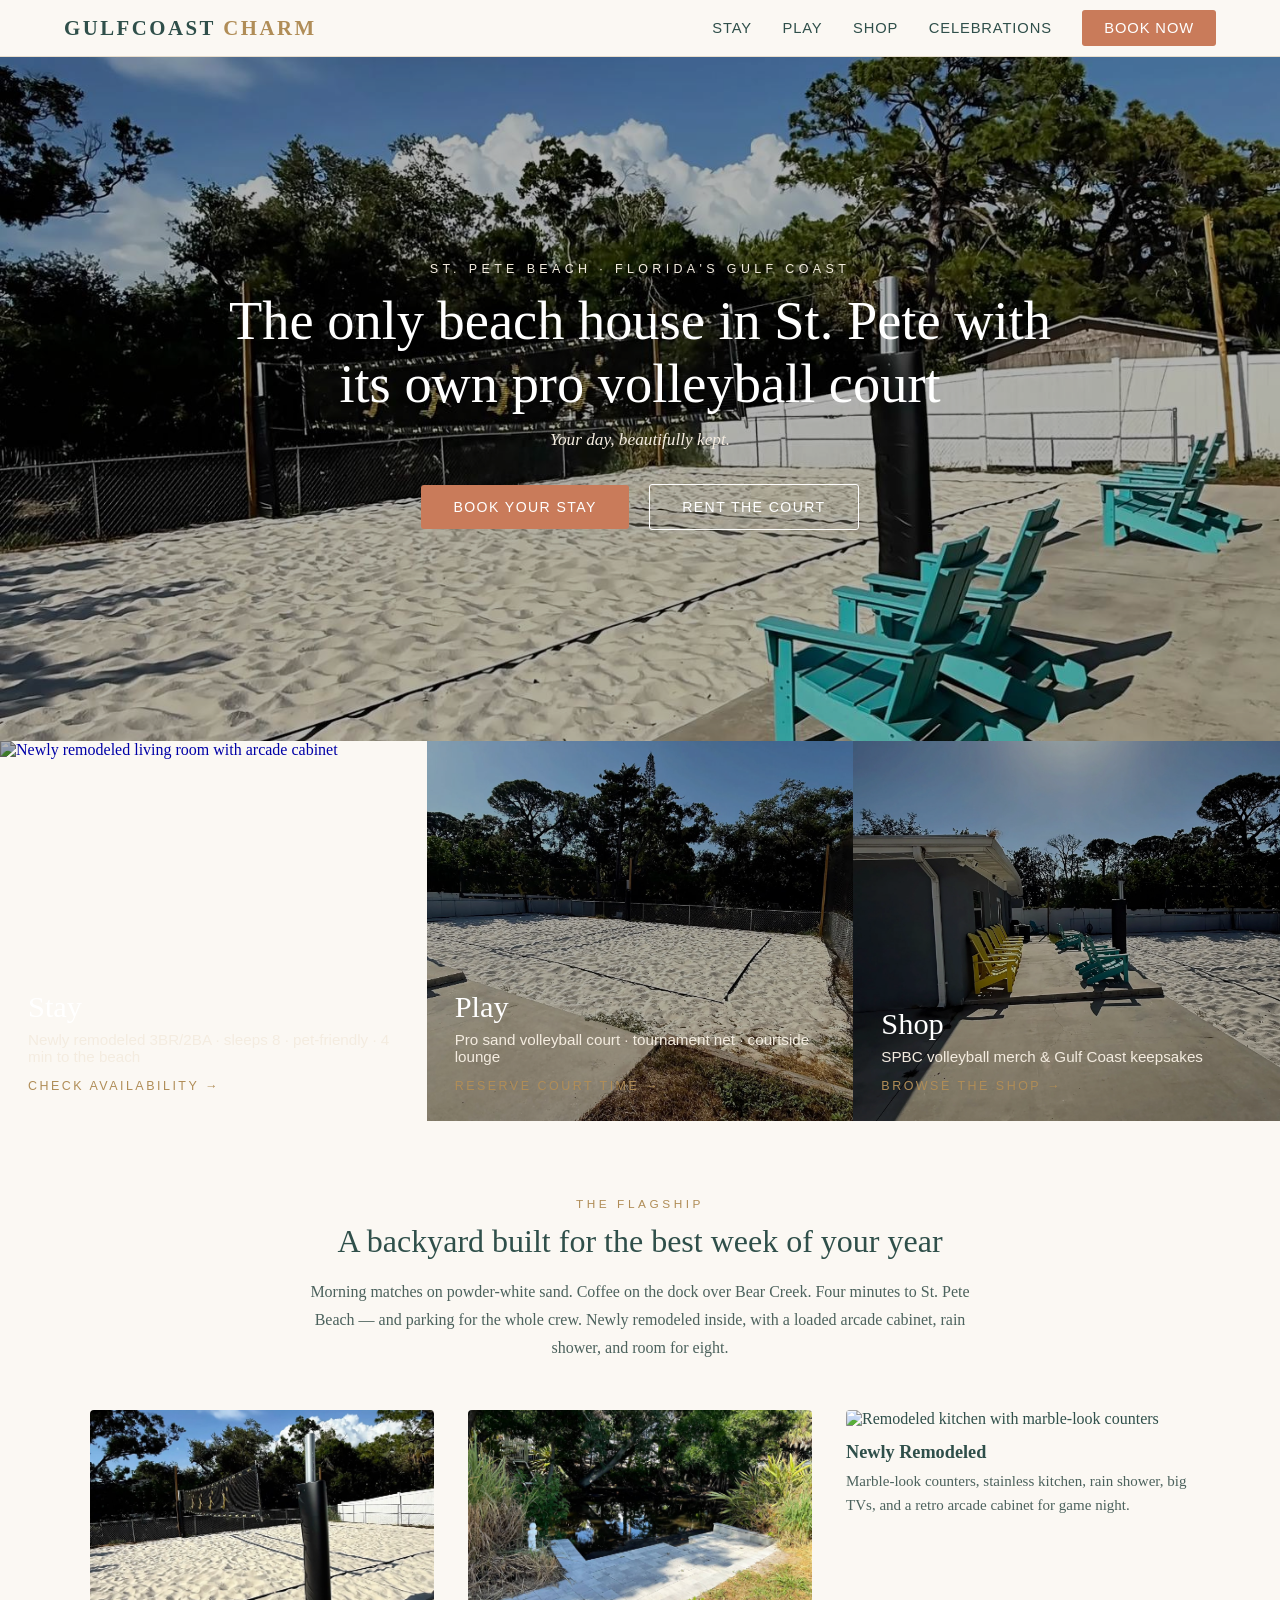
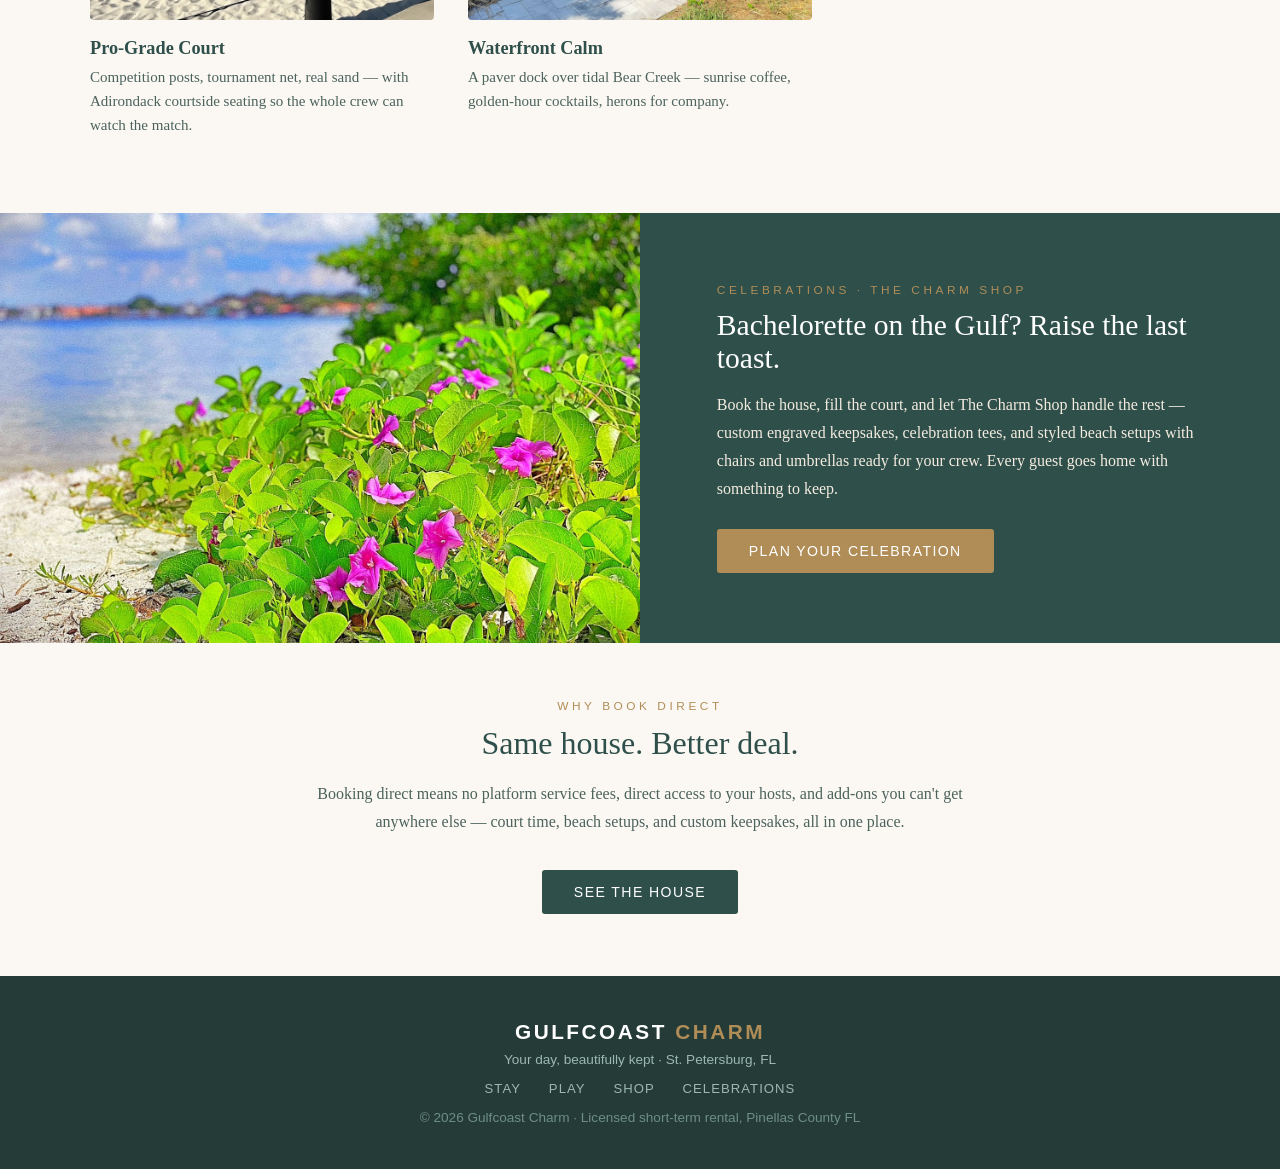
==== index.html @ 3a1a5e90 "Add Gulfcoast Charm site: Stay, Play, Celebrations, 404 pages and photos Co-Authored-By: Claude Fabl" ====
<!DOCTYPE html>
<html lang="en">
<head>
<meta charset="UTF-8">
<meta name="viewport" content="width=device-width, initial-scale=1.0">
<title>Gulfcoast Charm — Beach House, Volleyball Court & Merch | St. Pete, FL</title>
<meta name="description" content="The only beach house in St. Pete with its own pro sand volleyball court. Newly remodeled 3BR/2BA, sleeps 8, pet-friendly, 4 minutes to St. Pete Beach. Book direct.">
<link rel="stylesheet" href="css/style.css">
</head>
<body>

<header>
  <a class="logo" href="index.html">GULFCOAST <span>CHARM</span></a>
  <nav class="sans">
    <a href="stay.html">Stay</a>
    <a href="play.html">Play</a>
    <a href="https://shop.gulfcoastcharm.com">Shop</a>
    <a href="celebrations.html">Celebrations</a>
    <a class="cta" href="stay.html">Book Now</a>
  </nav>
</header>

<div class="hero">
  <img src="images/court-hero.jpeg" alt="Private professional sand volleyball court at Gulfcoast Charm, St. Petersburg FL">
  <div class="hero-text">
    <div class="kicker sans">St. Pete Beach · Florida's Gulf Coast</div>
    <h1>The only beach house in St. Pete with its own pro volleyball court</h1>
    <p>Your day, beautifully kept.</p>
    <div class="buttons sans">
      <a class="btn btn-solid" href="stay.html">Book Your Stay</a>
      <a class="btn btn-ghost" href="play.html">Rent the Court</a>
    </div>
  </div>
</div>

<div class="doors">
  <a class="door" href="stay.html">
    <img src="images/living-room.jpg" alt="Newly remodeled living room with arcade cabinet">
    <div class="door-label">
      <div class="t">Stay</div>
      <div class="d sans">Newly remodeled 3BR/2BA · sleeps 8 · pet-friendly · 4 min to the beach</div>
      <div class="go sans">Check availability →</div>
    </div>
  </a>
  <a class="door" href="play.html">
    <img src="images/court-corner.jpeg" alt="Sand volleyball court with courtside seating">
    <div class="door-label">
      <div class="t">Play</div>
      <div class="d sans">Pro sand volleyball court · tournament net · courtside lounge</div>
      <div class="go sans">Reserve court time →</div>
    </div>
  </a>
  <a class="door" href="https://shop.gulfcoastcharm.com">
    <img src="images/courtside-chairs.jpeg" alt="Gulfcoast Charm merch">
    <div class="door-label">
      <div class="t">Shop</div>
      <div class="d sans">SPBC volleyball merch & Gulf Coast keepsakes</div>
      <div class="go sans">Browse the shop →</div>
    </div>
  </a>
</div>

<section class="band">
  <div class="kicker sans">The Flagship</div>
  <h2>A backyard built for the best week of your year</h2>
  <p class="lead">Morning matches on powder-white sand. Coffee on the dock over Bear Creek.
  Four minutes to St. Pete Beach — and parking for the whole crew. Newly remodeled inside,
  with a loaded arcade cabinet, rain shower, and room for eight.</p>
  <div class="features">
    <div class="feature">
      <img src="images/court-post.jpeg" alt="Competition volleyball posts with padding">
      <h3>Pro-Grade Court</h3>
      <p>Competition posts, tournament net, real sand — with Adirondack courtside seating so the whole crew can watch the match.</p>
    </div>
    <div class="feature">
      <img src="images/dock-creek.jpeg" alt="Paver dock overlooking Bear Creek">
      <h3>Waterfront Calm</h3>
      <p>A paver dock over tidal Bear Creek — sunrise coffee, golden-hour cocktails, herons for company.</p>
    </div>
    <div class="feature">
      <img src="images/kitchen.jpg" alt="Remodeled kitchen with marble-look counters">
      <h3>Newly Remodeled</h3>
      <p>Marble-look counters, stainless kitchen, rain shower, big TVs, and a retro arcade cabinet for game night.</p>
    </div>
  </div>
</section>

<div class="split">
  <div class="img" style="background-image:url('images/bay-flowers.jpg')"></div>
  <div class="txt">
    <div class="kicker sans">Celebrations · The Charm Shop</div>
    <h2>Bachelorette on the Gulf? Raise the last toast.</h2>
    <p>Book the house, fill the court, and let The Charm Shop handle the rest — custom engraved
    keepsakes, celebration tees, and styled beach setups with chairs and umbrellas ready for
    your crew. Every guest goes home with something to keep.</p>
    <a class="btn btn-brass sans" href="celebrations.html">Plan Your Celebration</a>
  </div>
</div>

<section class="band tight">
  <div class="kicker sans">Why Book Direct</div>
  <h2>Same house. Better deal.</h2>
  <p class="lead">Booking direct means no platform service fees, direct access to your hosts,
  and add-ons you can't get anywhere else — court time, beach setups, and custom keepsakes,
  all in one place.</p>
  <div class="buttons sans" style="margin-top:28px">
    <a class="btn btn-dark" href="stay.html">See the House</a>
  </div>
</section>

<footer class="sans">
  <span class="logo">GULFCOAST <span style="color:var(--brass)">CHARM</span></span>
  <div>Your day, beautifully kept · St. Petersburg, FL</div>
  <nav>
    <a href="stay.html">Stay</a>
    <a href="play.html">Play</a>
    <a href="https://shop.gulfcoastcharm.com">Shop</a>
    <a href="celebrations.html">Celebrations</a>
  </nav>
  <div style="color:#6f8d87">© 2026 Gulfcoast Charm · Licensed short-term rental, Pinellas County FL</div>
</footer>

</body>
</html>
---- css/style.css ----
:root{
  --deep-gulf:#2F4F4A; --sea-glass:#6E9C95; --sandstone:#F4ECE0;
  --terracotta:#C97B5A; --brass:#B08D57; --warm-white:#FBF8F3;
}
*{margin:0;padding:0;box-sizing:border-box}
body{font-family:Georgia,'Times New Roman',serif;color:var(--deep-gulf);background:var(--warm-white)}
.sans{font-family:'Segoe UI',Helvetica,Arial,sans-serif}
img{max-width:100%}

/* Header */
header{position:sticky;top:0;z-index:50;background:rgba(251,248,243,.95);backdrop-filter:blur(6px);
  display:flex;justify-content:space-between;align-items:center;padding:16px 5vw;border-bottom:1px solid #e7ddcc}
.logo{font-size:1.3rem;letter-spacing:.12em;font-weight:bold;color:var(--deep-gulf);text-decoration:none}
.logo span{color:var(--brass)}
nav a{margin-left:26px;text-decoration:none;color:var(--deep-gulf);font-size:.92rem;letter-spacing:.06em;text-transform:uppercase}
nav a:hover,nav a.active{color:var(--terracotta)}
nav a.cta{background:var(--terracotta);color:#fff;padding:10px 22px;border-radius:3px}
nav a.cta:hover{background:#b56a4c;color:#fff}

/* Hero */
.hero{position:relative;height:76vh;min-height:460px;overflow:hidden}
.hero.short{height:46vh;min-height:320px}
.hero img{width:100%;height:100%;object-fit:cover;filter:brightness(.7)}
.hero-text{position:absolute;inset:0;display:flex;flex-direction:column;justify-content:center;align-items:center;text-align:center;color:#fff;padding:0 6vw}
.hero-text .kicker{letter-spacing:.35em;text-transform:uppercase;font-size:.78rem;color:var(--sandstone);margin-bottom:14px}
.hero-text h1{font-size:clamp(2rem,5vw,3.4rem);font-weight:normal;line-height:1.15;max-width:840px}
.hero-text p{margin-top:14px;font-size:1.08rem;font-style:italic;color:var(--sandstone)}
.hero-text .buttons{margin-top:28px}

/* Buttons */
.btn{display:inline-block;margin:6px 8px;padding:14px 32px;border-radius:3px;text-decoration:none;font-size:.88rem;letter-spacing:.1em;text-transform:uppercase}
.btn-solid{background:var(--terracotta);color:#fff}
.btn-solid:hover{background:#b56a4c}
.btn-ghost{border:1px solid #fff;color:#fff}
.btn-ghost:hover{background:rgba(255,255,255,.15)}
.btn-dark{background:var(--deep-gulf);color:#fff}
.btn-dark:hover{background:#243b37}
.btn-brass{background:var(--brass);color:#fff}
.btn-brass:hover{background:#997948}

/* Doors grid */
.doors{display:grid;grid-template-columns:repeat(3,1fr)}
.door{position:relative;height:380px;overflow:hidden;display:block;text-decoration:none}
.door img{width:100%;height:100%;object-fit:cover;transition:transform .5s;filter:brightness(.7)}
.door:hover img{transform:scale(1.05)}
.door-label{position:absolute;inset:0;display:flex;flex-direction:column;justify-content:flex-end;padding:28px;color:#fff}
.door-label .t{font-size:1.9rem}
.door-label .d{font-size:.95rem;margin-top:6px;color:var(--sandstone)}
.door-label .go{margin-top:14px;font-size:.78rem;letter-spacing:.2em;text-transform:uppercase;color:var(--brass)}

/* Bands & sections */
section.band{padding:76px 6vw;text-align:center}
section.band.tight{padding:56px 6vw}
.band .kicker{letter-spacing:.3em;text-transform:uppercase;font-size:.74rem;color:var(--brass)}
.band h2{font-size:2rem;font-weight:normal;margin:12px auto 18px;max-width:720px}
.band p.lead{max-width:660px;margin:0 auto;line-height:1.75;color:#4c625d}

.features{display:grid;grid-template-columns:repeat(3,1fr);gap:34px;max-width:1100px;margin:48px auto 0;text-align:left}
.feature img{width:100%;height:210px;object-fit:cover;border-radius:4px}
.feature h3{margin-top:14px;font-size:1.14rem}
.feature p{margin-top:6px;font-size:.94rem;line-height:1.6;color:#4c625d}

/* Split */
.split{display:grid;grid-template-columns:1fr 1fr;min-height:430px}
.split .img{background-size:cover;background-position:center;min-height:300px}
.split .txt{background:var(--deep-gulf);color:var(--sandstone);display:flex;flex-direction:column;justify-content:center;padding:56px 6vw}
.split .txt .kicker{color:var(--brass);letter-spacing:.3em;text-transform:uppercase;font-size:.74rem}
.split .txt h2{font-size:1.85rem;font-weight:normal;margin:12px 0 16px;color:#fff}
.split .txt p{line-height:1.75}
.split .txt .btn{margin:26px 0 0;align-self:flex-start}
.split.flip .img{order:2}

/* Gallery */
.gallery{display:grid;grid-template-columns:repeat(3,1fr);gap:10px;max-width:1150px;margin:40px auto 0}
.gallery img{width:100%;height:230px;object-fit:cover;border-radius:4px}

/* Info list / amenities */
.cols{display:grid;grid-template-columns:repeat(3,1fr);gap:30px;max-width:1050px;margin:40px auto 0;text-align:left}
.cols h3{font-size:1.02rem;letter-spacing:.06em;text-transform:uppercase;color:var(--brass);margin-bottom:10px}
.cols ul{list-style:none}
.cols li{padding:6px 0 6px 22px;position:relative;font-size:.95rem;color:#41564f;line-height:1.5}
.cols li::before{content:"·";color:var(--terracotta);font-weight:bold;position:absolute;left:6px;font-size:1.3rem;line-height:1}

/* Forms */
.form-wrap{max-width:640px;margin:40px auto 0;text-align:left}
.form-wrap label{display:block;font-size:.85rem;letter-spacing:.06em;text-transform:uppercase;margin:18px 0 6px;color:var(--deep-gulf)}
.form-wrap input,.form-wrap select,.form-wrap textarea{width:100%;padding:12px;border:1px solid #d8cdb9;border-radius:3px;background:#fff;font-family:inherit;font-size:1rem;color:var(--deep-gulf)}
.form-wrap textarea{min-height:120px}
.form-wrap button{margin-top:24px;width:100%;padding:16px;background:var(--terracotta);color:#fff;border:none;border-radius:3px;font-size:.95rem;letter-spacing:.12em;text-transform:uppercase;cursor:pointer}
.form-wrap button:hover{background:#b56a4c}
.note{font-size:.85rem;color:#6d827c;margin-top:14px;line-height:1.6}

/* Notice */
.notice{max-width:820px;margin:36px auto 0;background:var(--sandstone);border-left:4px solid var(--brass);padding:18px 22px;text-align:left;font-size:.92rem;line-height:1.65;color:#4c625d}

/* Footer */
footer{background:#243B37;color:#9db8b2;padding:44px 6vw;text-align:center;font-size:.85rem}
footer .logo{color:#fff;margin-bottom:8px;display:inline-block}
footer nav{margin:14px 0}
footer nav a{color:#9db8b2;margin:0 12px;text-decoration:none;font-size:.82rem;letter-spacing:.08em;text-transform:uppercase}
footer nav a:hover{color:#fff}

@media(max-width:840px){
  .doors,.features,.split,.cols,.gallery{grid-template-columns:1fr}
  .hero{height:62vh}
  nav a:not(.cta){display:none}
  .split.flip .img{order:0}
}
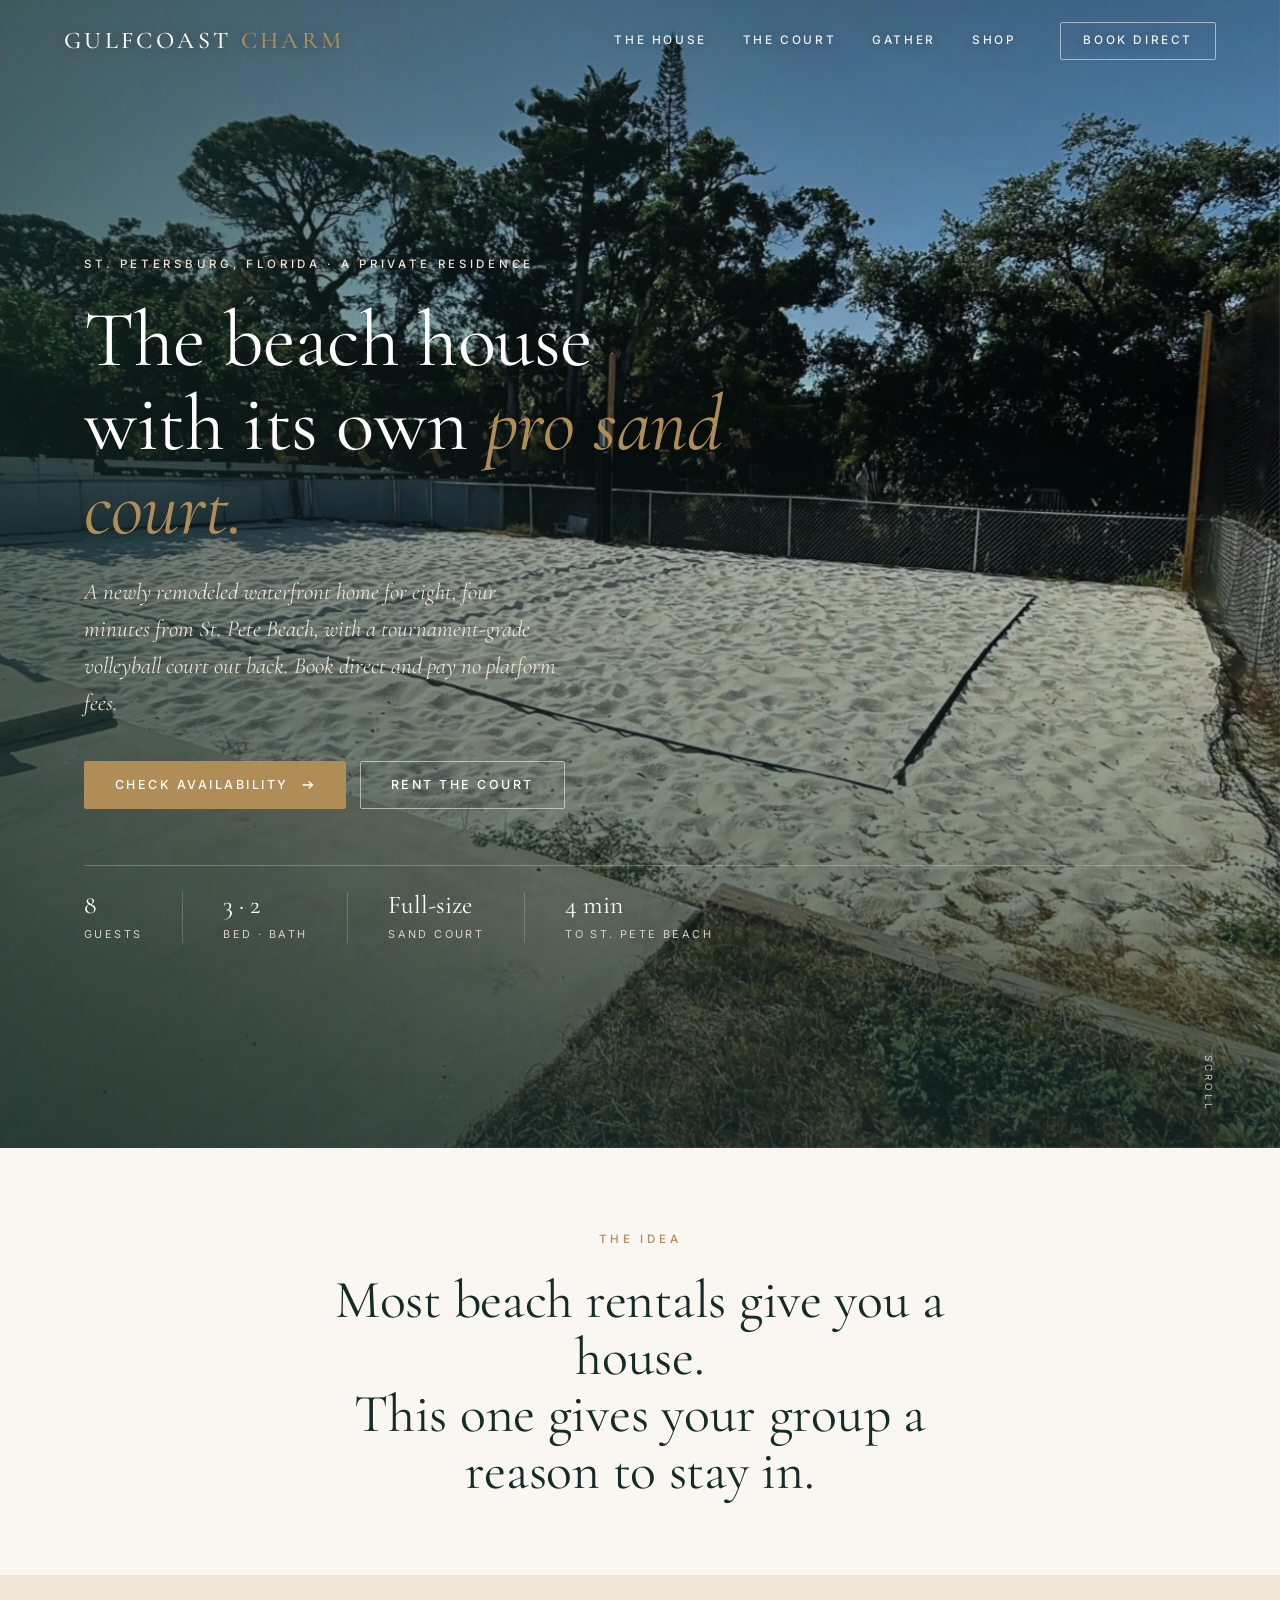
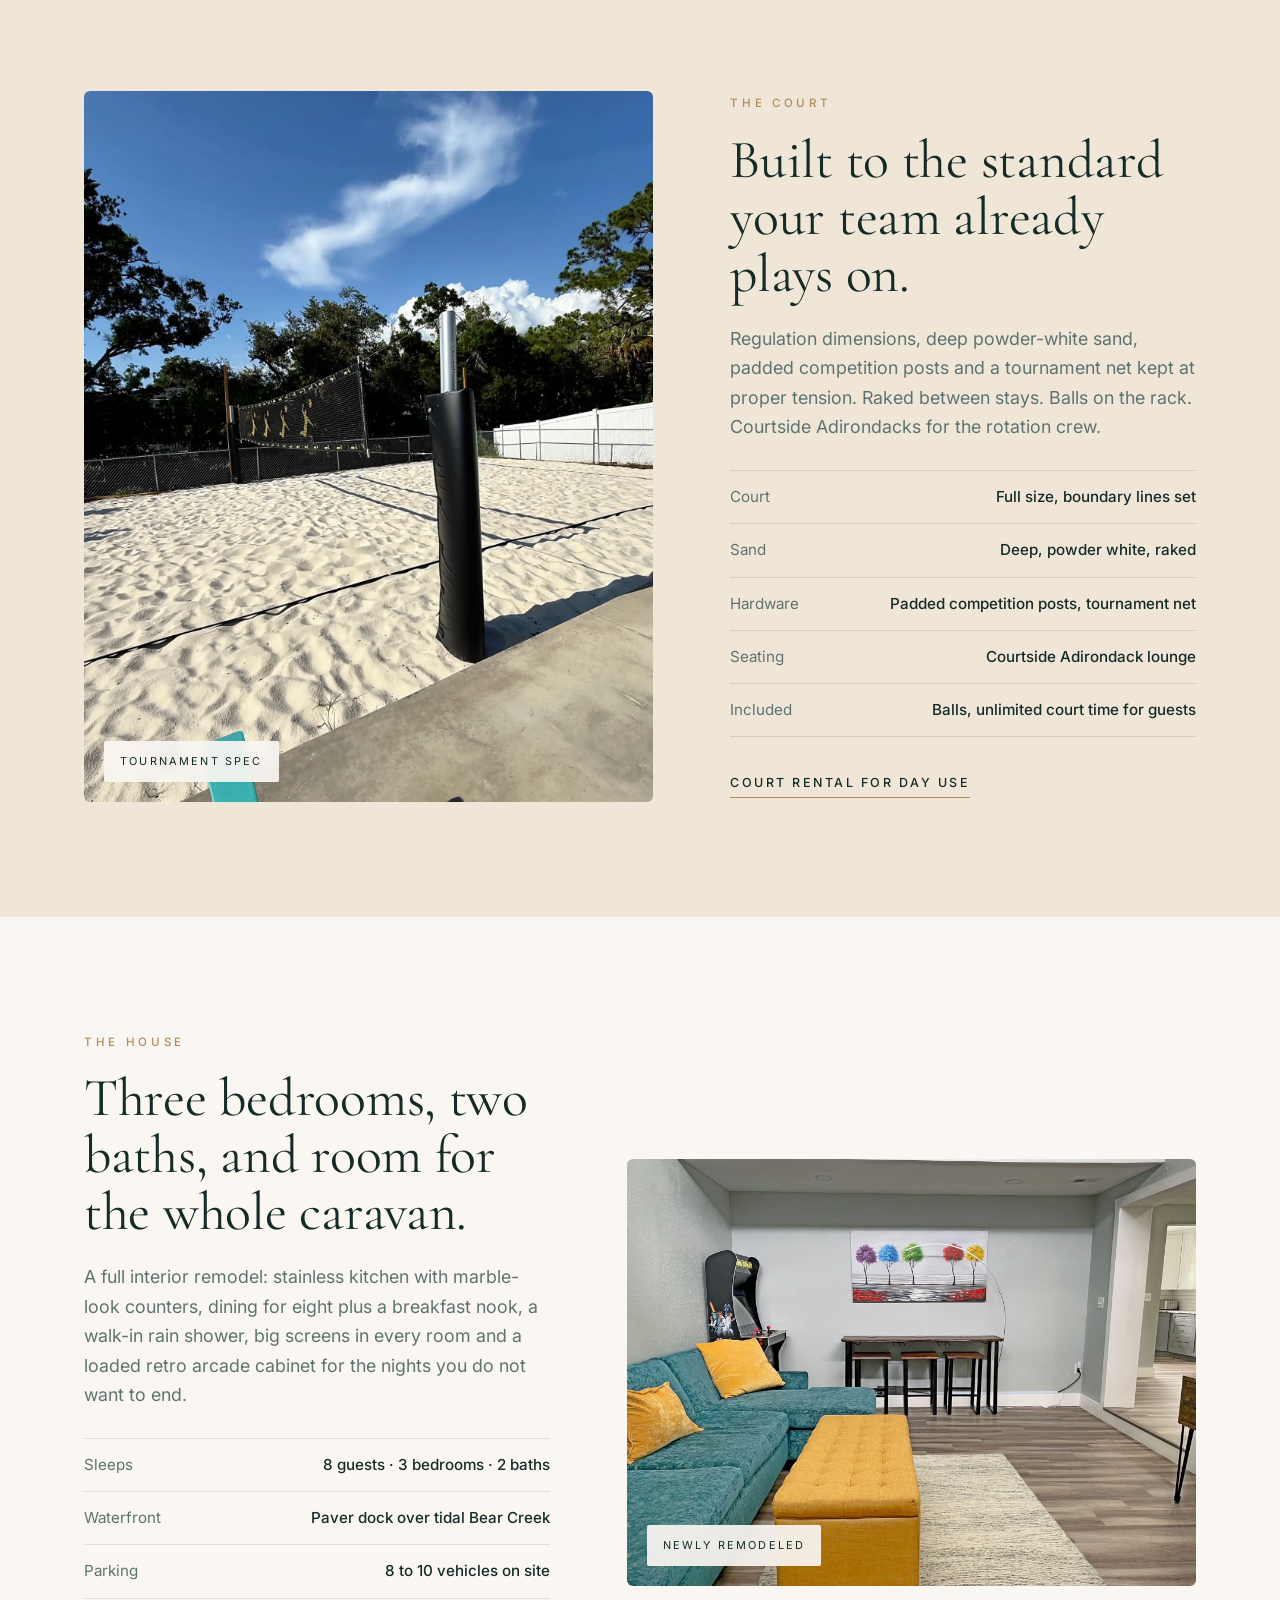
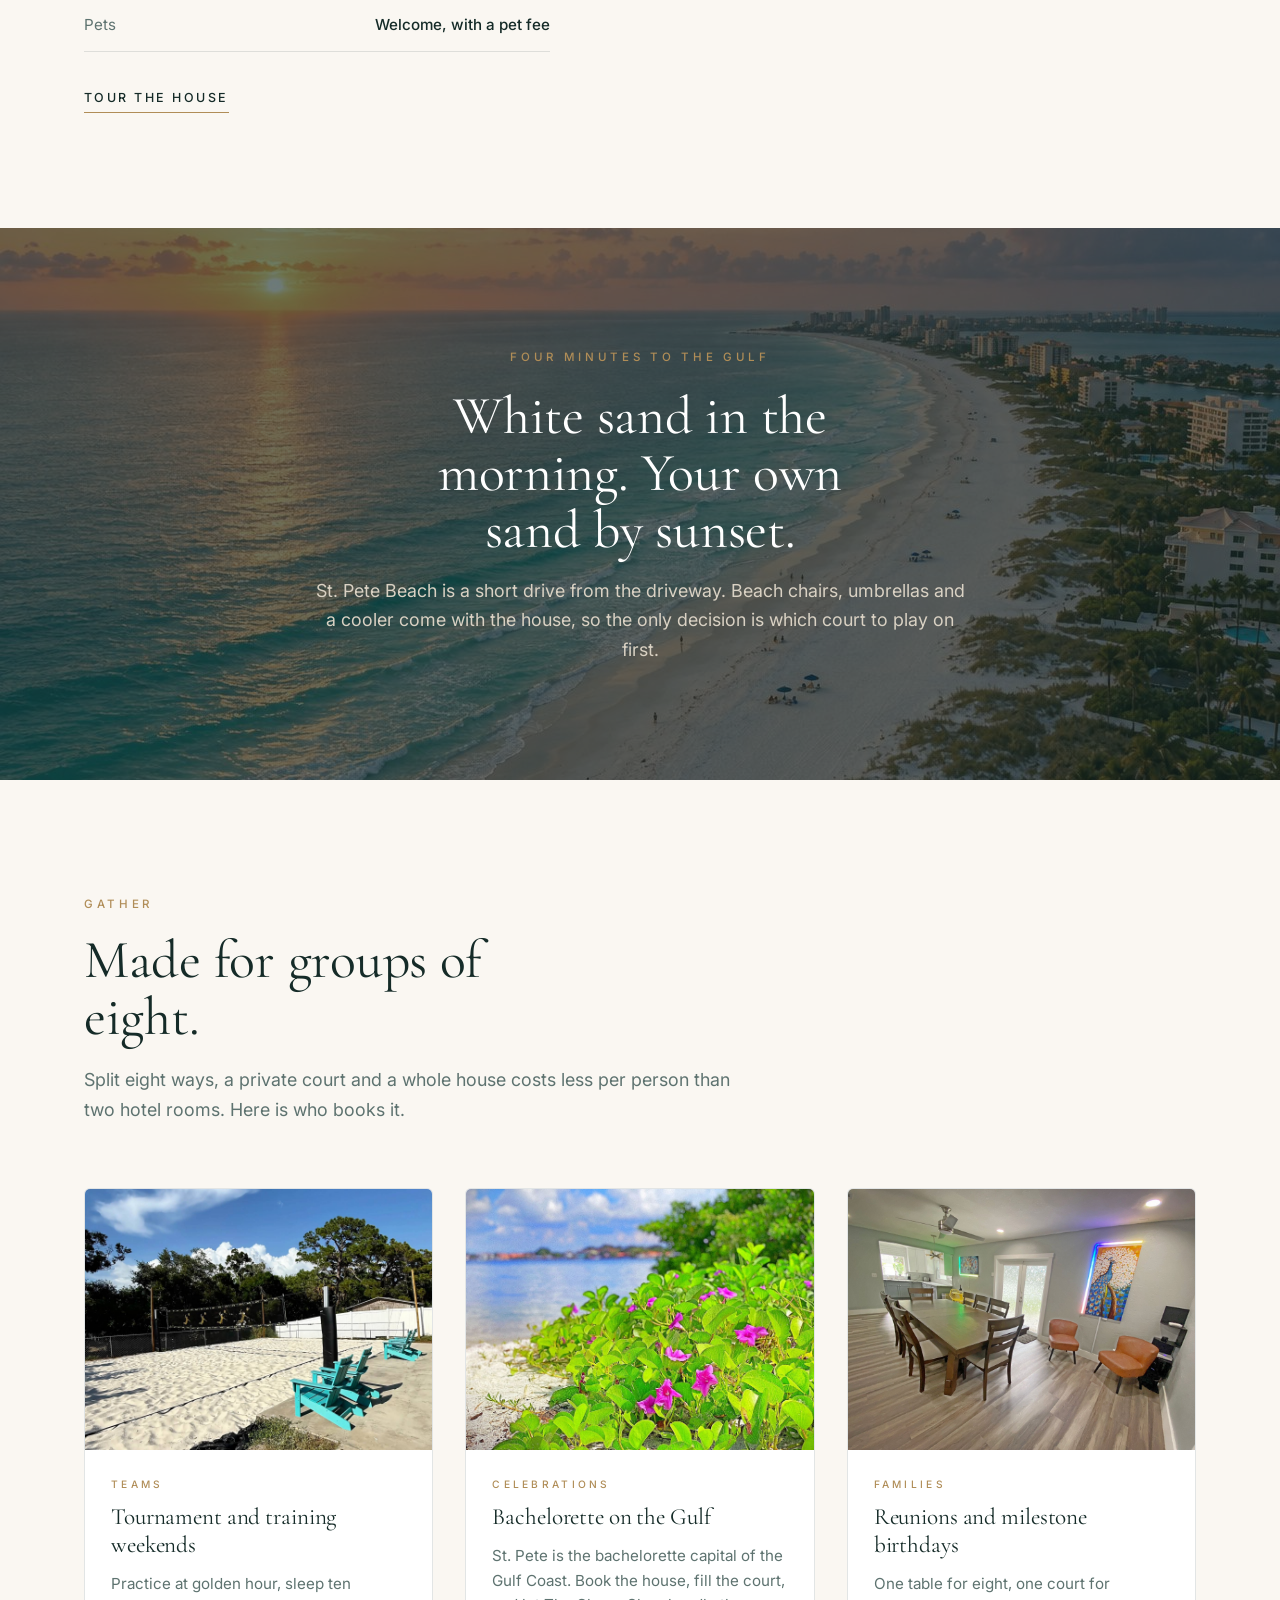
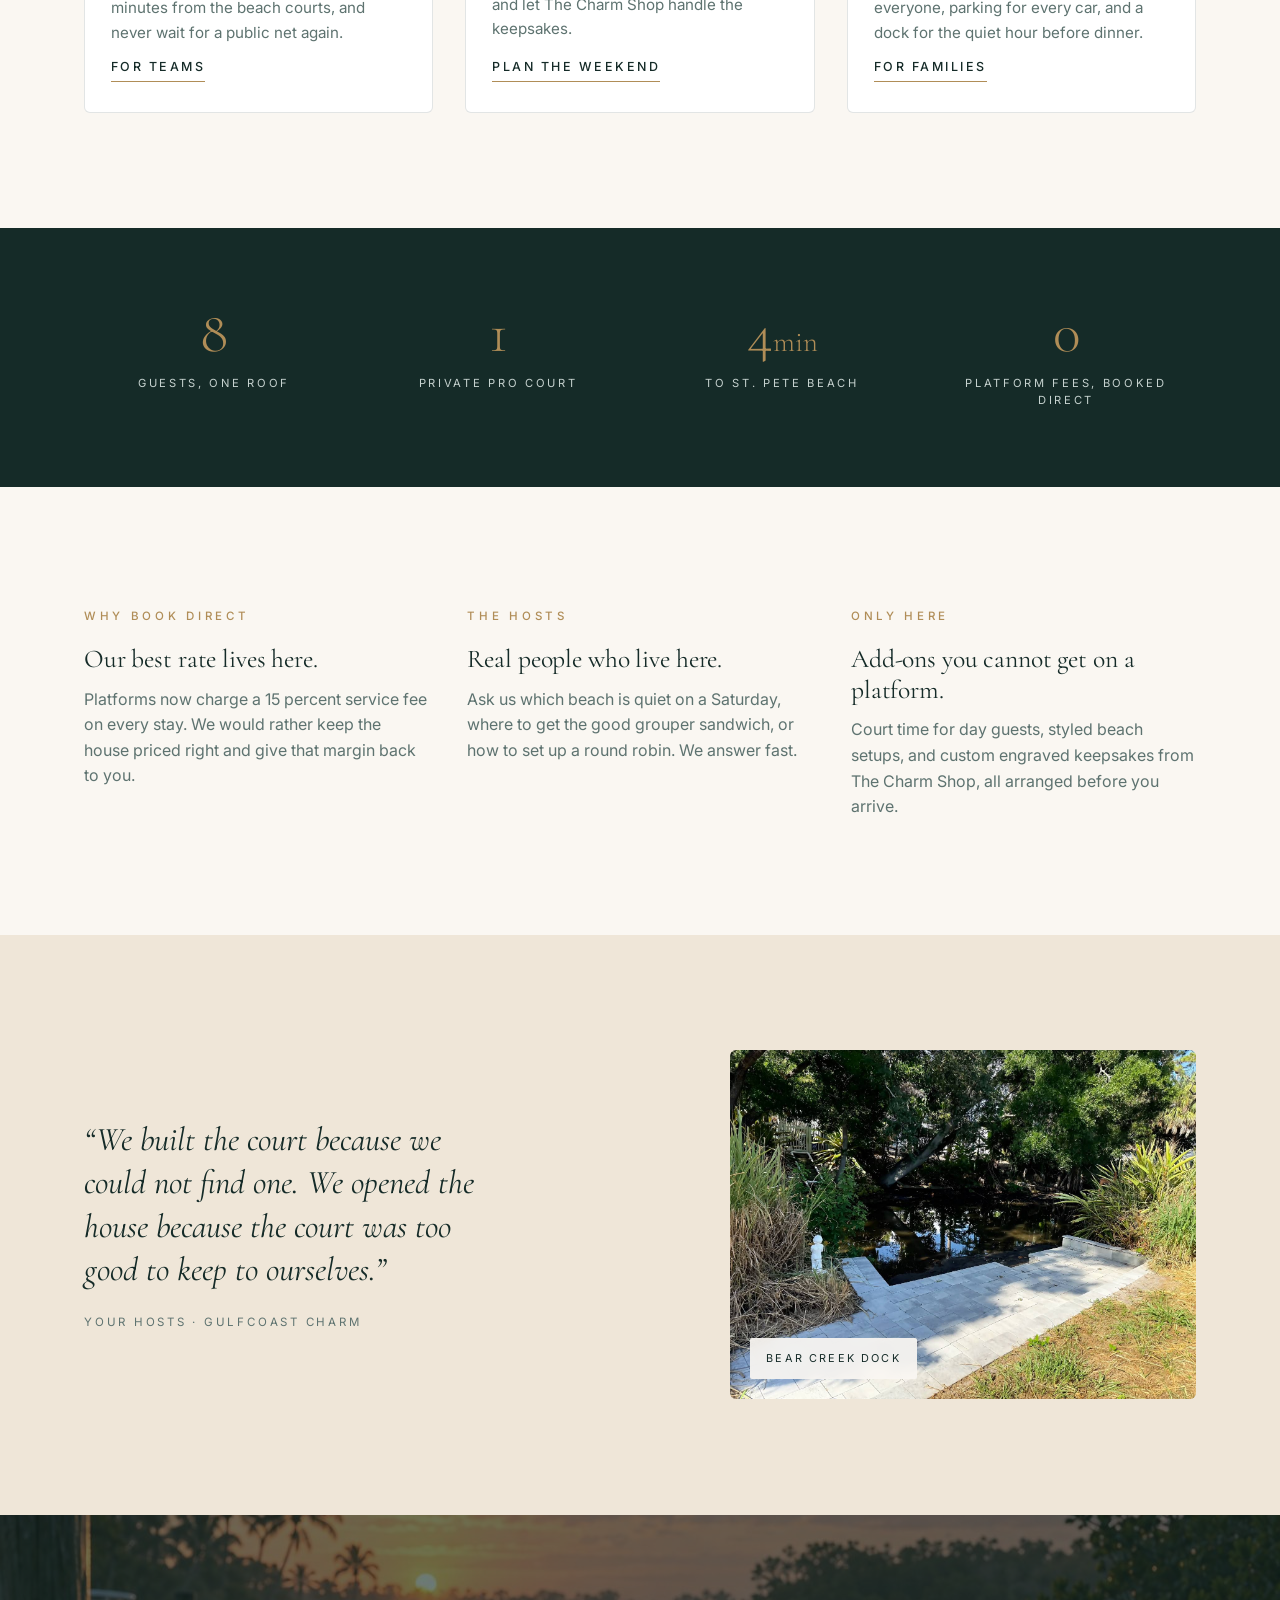
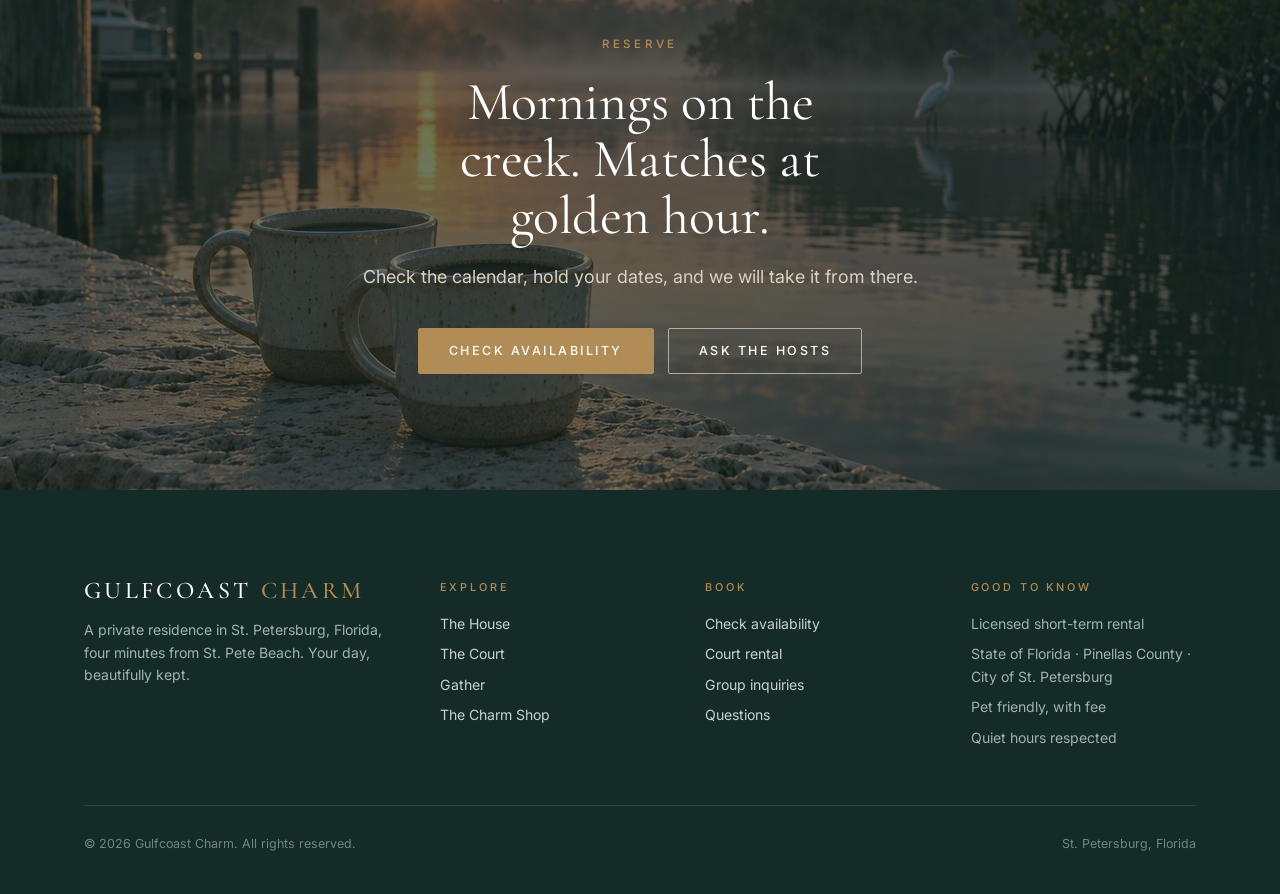
==== commit ef94f007: "Redesign: court-first luxury direct-booking site New design system (Cormorant Garamond + Inter, deep" ====
--- a/index.html
+++ b/index.html
@@ -3,122 +3,288 @@
 <head>
 <meta charset="UTF-8">
 <meta name="viewport" content="width=device-width, initial-scale=1.0">
-<title>Gulfcoast Charm — Beach House, Volleyball Court & Merch | St. Pete, FL</title>
-<meta name="description" content="The only beach house in St. Pete with its own pro sand volleyball court. Newly remodeled 3BR/2BA, sleeps 8, pet-friendly, 4 minutes to St. Pete Beach. Book direct.">
+<title>Gulfcoast Charm — The St. Pete Beach House with Its Own Pro Sand Volleyball Court</title>
+<meta name="description" content="A newly remodeled waterfront home for eight, four minutes from St. Pete Beach, with a private tournament-grade sand volleyball court. Book direct and pay no platform fees.">
+<link rel="canonical" href="https://www.gulfcoastcharm.com/">
+<meta property="og:type" content="website">
+<meta property="og:title" content="Gulfcoast Charm — The beach house with its own pro sand court">
+<meta property="og:description" content="Sleeps 8 · 3BR/2BA · private pro volleyball court · dock on Bear Creek · 4 minutes to St. Pete Beach. Book direct.">
+<meta property="og:image" content="https://www.gulfcoastcharm.com/images/court-corner.jpeg">
+<meta property="og:url" content="https://www.gulfcoastcharm.com/">
+<link rel="icon" href="images/favicon.svg" type="image/svg+xml">
+<link rel="preconnect" href="https://fonts.googleapis.com">
+<link rel="preconnect" href="https://fonts.gstatic.com" crossorigin>
+<link href="https://fonts.googleapis.com/css2?family=Cormorant+Garamond:ital,wght@0,300;0,400;0,500;1,300;1,400&family=Inter:wght@400;500;600&display=swap" rel="stylesheet">
 <link rel="stylesheet" href="css/style.css">
+<script type="application/ld+json">
+{
+  "@context": "https://schema.org",
+  "@type": "VacationRental",
+  "name": "Gulfcoast Charm",
+  "description": "Newly remodeled 3-bedroom waterfront home for eight in St. Petersburg, Florida, with a private professional sand volleyball court and a dock on Bear Creek, four minutes from St. Pete Beach.",
+  "url": "https://www.gulfcoastcharm.com/",
+  "image": ["https://www.gulfcoastcharm.com/images/court-corner.jpeg","https://www.gulfcoastcharm.com/images/living-room.jpg","https://www.gulfcoastcharm.com/images/kitchen.jpg"],
+  "address": {"@type": "PostalAddress", "addressLocality": "St. Petersburg", "addressRegion": "FL", "addressCountry": "US"},
+  "containsPlace": {"@type": "Accommodation", "occupancy": {"@type": "QuantitativeValue", "value": 8}, "numberOfBedrooms": 3, "numberOfBathroomsTotal": 2, "petsAllowed": true},
+  "amenityFeature": [
+    {"@type": "LocationFeatureSpecification", "name": "Private sand volleyball court", "value": true},
+    {"@type": "LocationFeatureSpecification", "name": "Waterfront dock", "value": true},
+    {"@type": "LocationFeatureSpecification", "name": "Parking for 8–10 vehicles", "value": true}
+  ]
+}
+</script>
 </head>
 <body>
 
-<header>
-  <a class="logo" href="index.html">GULFCOAST <span>CHARM</span></a>
-  <nav class="sans">
-    <a href="stay.html">Stay</a>
-    <a href="play.html">Play</a>
-    <a href="https://shop.gulfcoastcharm.com">Shop</a>
-    <a href="celebrations.html">Celebrations</a>
-    <a class="cta" href="stay.html">Book Now</a>
+<header class="site-header">
+  <a class="brand" href="index.html">Gulfcoast <span>Charm</span></a>
+  <nav class="nav" aria-label="Primary">
+    <a href="stay.html">The House</a>
+    <a href="play.html">The Court</a>
+    <a href="celebrations.html">Gather</a>
+    <a href="https://shop.gulfcoastcharm.com" data-shop>Shop</a>
+    <a class="btn btn-brass" href="stay.html#book">Book Direct</a>
   </nav>
+  <button class="burger" aria-label="Menu" aria-expanded="false"><span></span><span></span><span></span></button>
 </header>
-
-<div class="hero">
-  <img src="images/court-hero.jpeg" alt="Private professional sand volleyball court at Gulfcoast Charm, St. Petersburg FL">
-  <div class="hero-text">
-    <div class="kicker sans">St. Pete Beach · Florida's Gulf Coast</div>
-    <h1>The only beach house in St. Pete with its own pro volleyball court</h1>
-    <p>Your day, beautifully kept.</p>
-    <div class="buttons sans">
-      <a class="btn btn-solid" href="stay.html">Book Your Stay</a>
-      <a class="btn btn-ghost" href="play.html">Rent the Court</a>
-    </div>
-  </div>
+<div class="mobile-nav">
+  <a href="stay.html">The House</a>
+  <a href="play.html">The Court</a>
+  <a href="celebrations.html">Gather</a>
+  <a href="https://shop.gulfcoastcharm.com" data-shop>Shop</a>
+  <a class="small" href="stay.html#book">Check availability →</a>
 </div>
 
-<div class="doors">
-  <a class="door" href="stay.html">
-    <img src="images/living-room.jpg" alt="Newly remodeled living room with arcade cabinet">
-    <div class="door-label">
-      <div class="t">Stay</div>
-      <div class="d sans">Newly remodeled 3BR/2BA · sleeps 8 · pet-friendly · 4 min to the beach</div>
-      <div class="go sans">Check availability →</div>
-    </div>
-  </a>
-  <a class="door" href="play.html">
-    <img src="images/court-corner.jpeg" alt="Sand volleyball court with courtside seating">
-    <div class="door-label">
-      <div class="t">Play</div>
-      <div class="d sans">Pro sand volleyball court · tournament net · courtside lounge</div>
-      <div class="go sans">Reserve court time →</div>
-    </div>
-  </a>
-  <a class="door" href="https://shop.gulfcoastcharm.com">
-    <img src="images/courtside-chairs.jpeg" alt="Gulfcoast Charm merch">
-    <div class="door-label">
-      <div class="t">Shop</div>
-      <div class="d sans">SPBC volleyball merch & Gulf Coast keepsakes</div>
-      <div class="go sans">Browse the shop →</div>
-    </div>
-  </a>
-</div>
-
-<section class="band">
-  <div class="kicker sans">The Flagship</div>
-  <h2>A backyard built for the best week of your year</h2>
-  <p class="lead">Morning matches on powder-white sand. Coffee on the dock over Bear Creek.
-  Four minutes to St. Pete Beach — and parking for the whole crew. Newly remodeled inside,
-  with a loaded arcade cabinet, rain shower, and room for eight.</p>
-  <div class="features">
-    <div class="feature">
-      <img src="images/court-post.jpeg" alt="Competition volleyball posts with padding">
-      <h3>Pro-Grade Court</h3>
-      <p>Competition posts, tournament net, real sand — with Adirondack courtside seating so the whole crew can watch the match.</p>
-    </div>
-    <div class="feature">
-      <img src="images/dock-creek.jpeg" alt="Paver dock overlooking Bear Creek">
-      <h3>Waterfront Calm</h3>
-      <p>A paver dock over tidal Bear Creek — sunrise coffee, golden-hour cocktails, herons for company.</p>
-    </div>
-    <div class="feature">
-      <img src="images/kitchen.jpg" alt="Remodeled kitchen with marble-look counters">
-      <h3>Newly Remodeled</h3>
-      <p>Marble-look counters, stainless kitchen, rain shower, big TVs, and a retro arcade cabinet for game night.</p>
-    </div>
-  </div>
-</section>
-
-<div class="split">
-  <div class="img" style="background-image:url('images/bay-flowers.jpg')"></div>
-  <div class="txt">
-    <div class="kicker sans">Celebrations · The Charm Shop</div>
-    <h2>Bachelorette on the Gulf? Raise the last toast.</h2>
-    <p>Book the house, fill the court, and let The Charm Shop handle the rest — custom engraved
-    keepsakes, celebration tees, and styled beach setups with chairs and umbrellas ready for
-    your crew. Every guest goes home with something to keep.</p>
-    <a class="btn btn-brass sans" href="celebrations.html">Plan Your Celebration</a>
-  </div>
-</div>
-
-<section class="band tight">
-  <div class="kicker sans">Why Book Direct</div>
-  <h2>Same house. Better deal.</h2>
-  <p class="lead">Booking direct means no platform service fees, direct access to your hosts,
-  and add-ons you can't get anywhere else — court time, beach setups, and custom keepsakes,
-  all in one place.</p>
-  <div class="buttons sans" style="margin-top:28px">
-    <a class="btn btn-dark" href="stay.html">See the House</a>
-  </div>
-</section>
-
-<footer class="sans">
-  <span class="logo">GULFCOAST <span style="color:var(--brass)">CHARM</span></span>
-  <div>Your day, beautifully kept · St. Petersburg, FL</div>
-  <nav>
-    <a href="stay.html">Stay</a>
-    <a href="play.html">Play</a>
-    <a href="https://shop.gulfcoastcharm.com">Shop</a>
-    <a href="celebrations.html">Celebrations</a>
-  </nav>
-  <div style="color:#6f8d87">© 2026 Gulfcoast Charm · Licensed short-term rental, Pinellas County FL</div>
+<section class="hero">
+  <div class="media">
+    <picture>
+      <source media="(max-width: 700px)" srcset="images/court-hero.jpeg">
+      <img src="images/court-corner.jpeg" alt="Private full-size sand volleyball court behind the house, framed by pines and a white fence" fetchpriority="high">
+    </picture>
+  </div>
+  <div class="wrap">
+    <span class="kicker">St. Petersburg, Florida · A private residence</span>
+    <h1>The beach house with its own <em class="accent">pro sand court.</em></h1>
+    <p class="sub">A newly remodeled waterfront home for eight, four minutes from St. Pete Beach, with a tournament-grade volleyball court out back. Book direct and pay no platform fees.</p>
+    <div class="btn-row">
+      <a class="btn btn-brass" href="stay.html#book">Check availability <svg viewBox="0 0 16 16" fill="none" stroke="currentColor" stroke-width="1.5"><path d="M2 8h11M9 4l4 4-4 4"/></svg></a>
+      <a class="btn btn-ghost" href="play.html">Rent the court</a>
+    </div>
+    <div class="facts">
+      <div><b>8</b><small>Guests</small></div>
+      <div><b>3 · 2</b><small>Bed · Bath</small></div>
+      <div><b>Full-size</b><small>Sand court</small></div>
+      <div><b>4 min</b><small>To St. Pete Beach</small></div>
+    </div>
+  </div>
+  <span class="scroll-cue">Scroll</span>
+</section>
+
+<section class="tight">
+  <div class="wrap center reveal">
+    <span class="kicker">The idea</span>
+    <h2 class="display" style="max-width:24ch;margin:20px auto 0">Most beach rentals give you a house.<br>This one gives your group a reason to stay in.</h2>
+  </div>
+</section>
+
+<section class="bg-sand">
+  <div class="wrap">
+    <div class="split">
+      <div class="media reveal">
+        <img src="images/court-post.jpeg" alt="Padded competition post and tournament net on powder-white sand">
+        <span class="tag">Tournament spec</span>
+      </div>
+      <div class="copy reveal d1">
+        <span class="kicker">The court</span>
+        <h2>Built to the standard your team already plays on.</h2>
+        <p class="lead">Regulation dimensions, deep powder-white sand, padded competition posts and a tournament net kept at proper tension. Raked between stays. Balls on the rack. Courtside Adirondacks for the rotation crew.</p>
+        <ul class="specs">
+          <li><span>Court</span><span>Full size, boundary lines set</span></li>
+          <li><span>Sand</span><span>Deep, powder white, raked</span></li>
+          <li><span>Hardware</span><span>Padded competition posts, tournament net</span></li>
+          <li><span>Seating</span><span>Courtside Adirondack lounge</span></li>
+          <li><span>Included</span><span>Balls, unlimited court time for guests</span></li>
+        </ul>
+        <div class="btn-row"><a class="link" href="play.html">Court rental for day use</a></div>
+      </div>
+    </div>
+  </div>
+</section>
+
+<section>
+  <div class="wrap">
+    <div class="split flip">
+      <div class="media wide reveal">
+        <img src="images/living-room.jpg" alt="Teal sectional, live-edge bar table and arcade cabinet in the remodeled living room">
+        <span class="tag">Newly remodeled</span>
+      </div>
+      <div class="copy reveal d1">
+        <span class="kicker">The house</span>
+        <h2>Three bedrooms, two baths, and room for the whole caravan.</h2>
+        <p class="lead">A full interior remodel: stainless kitchen with marble-look counters, dining for eight plus a breakfast nook, a walk-in rain shower, big screens in every room and a loaded retro arcade cabinet for the nights you do not want to end.</p>
+        <ul class="specs">
+          <li><span>Sleeps</span><span>8 guests · 3 bedrooms · 2 baths</span></li>
+          <li><span>Waterfront</span><span>Paver dock over tidal Bear Creek</span></li>
+          <li><span>Parking</span><span>8 to 10 vehicles on site</span></li>
+          <li><span>Pets</span><span>Welcome, with a pet fee</span></li>
+        </ul>
+        <div class="btn-row"><a class="link" href="stay.html">Tour the house</a></div>
+      </div>
+    </div>
+  </div>
+</section>
+
+<section class="cta-band">
+  <div class="media"><img src="images/mood-gulf.jpg" alt="" loading="lazy"></div>
+  <div class="wrap reveal">
+    <span class="kicker">Four minutes to the Gulf</span>
+    <h2 style="max-width:18ch;margin:18px auto 0">White sand in the morning. Your own sand by sunset.</h2>
+    <p class="lead">St. Pete Beach is a short drive from the driveway. Beach chairs, umbrellas and a cooler come with the house, so the only decision is which court to play on first.</p>
+  </div>
+</section>
+
+<section>
+  <div class="wrap">
+    <div class="sec-head reveal">
+      <span class="kicker">Gather</span>
+      <h2>Made for groups of eight.</h2>
+      <p class="lead">Split eight ways, a private court and a whole house costs less per person than two hotel rooms. Here is who books it.</p>
+    </div>
+    <div class="cards">
+      <article class="card reveal">
+        <img src="images/court-hero.jpeg" alt="Teal Adirondack chairs beside the sand court" loading="lazy">
+        <div class="body">
+          <span class="kicker">Teams</span>
+          <h3>Tournament and training weekends</h3>
+          <p>Practice at golden hour, sleep ten minutes from the beach courts, and never wait for a public net again.</p>
+          <a class="link" href="celebrations.html#teams">For teams</a>
+        </div>
+      </article>
+      <article class="card reveal d1">
+        <img src="images/bay-flowers.jpg" alt="Pink railroad vine blooming on the bay shoreline" loading="lazy">
+        <div class="body">
+          <span class="kicker">Celebrations</span>
+          <h3>Bachelorette on the Gulf</h3>
+          <p>St. Pete is the bachelorette capital of the Gulf Coast. Book the house, fill the court, and let The Charm Shop handle the keepsakes.</p>
+          <a class="link" href="celebrations.html#celebrate">Plan the weekend</a>
+        </div>
+      </article>
+      <article class="card reveal d2">
+        <img src="images/dining-2.jpg" alt="Dining table for eight with peacock painting and leather chairs" loading="lazy">
+        <div class="body">
+          <span class="kicker">Families</span>
+          <h3>Reunions and milestone birthdays</h3>
+          <p>One table for eight, one court for everyone, parking for every car, and a dock for the quiet hour before dinner.</p>
+          <a class="link" href="celebrations.html#families">For families</a>
+        </div>
+      </article>
+    </div>
+  </div>
+</section>
+
+<section class="bg-ink tight">
+  <div class="wrap">
+    <div class="numbers reveal">
+      <div><b>8</b><small>Guests, one roof</small></div>
+      <div><b>1</b><small>Private pro court</small></div>
+      <div><b>4<span style="font-size:.5em">min</span></b><small>To St. Pete Beach</small></div>
+      <div><b>0</b><small>Platform fees, booked direct</small></div>
+    </div>
+  </div>
+</section>
+
+<section>
+  <div class="wrap">
+    <div class="grid g3">
+      <div class="reveal">
+        <span class="kicker">Why book direct</span>
+        <h3 style="margin-top:16px">Our best rate lives here.</h3>
+        <p style="margin-top:12px;color:var(--muted)">Platforms now charge a 15 percent service fee on every stay. We would rather keep the house priced right and give that margin back to you.</p>
+      </div>
+      <div class="reveal d1">
+        <span class="kicker">The hosts</span>
+        <h3 style="margin-top:16px">Real people who live here.</h3>
+        <p style="margin-top:12px;color:var(--muted)">Ask us which beach is quiet on a Saturday, where to get the good grouper sandwich, or how to set up a round robin. We answer fast.</p>
+      </div>
+      <div class="reveal d2">
+        <span class="kicker">Only here</span>
+        <h3 style="margin-top:16px">Add-ons you cannot get on a platform.</h3>
+        <p style="margin-top:12px;color:var(--muted)">Court time for day guests, styled beach setups, and custom engraved keepsakes from The Charm Shop, all arranged before you arrive.</p>
+      </div>
+    </div>
+  </div>
+</section>
+
+<section class="bg-sand">
+  <div class="wrap">
+    <div class="split">
+      <div class="copy reveal">
+        <p class="quote">“We built the court because we could not find one. We opened the house because the court was too good to keep to ourselves.”</p>
+        <p class="quote-by">Your hosts · Gulfcoast Charm</p>
+      </div>
+      <div class="media wide reveal d1">
+        <img src="images/dock-creek.jpeg" alt="Paver dock over the calm water of Bear Creek, shaded by oaks" loading="lazy">
+        <span class="tag">Bear Creek dock</span>
+      </div>
+    </div>
+  </div>
+</section>
+
+<section class="cta-band">
+  <div class="media"><img src="images/mood-dock.jpg" alt="" loading="lazy"></div>
+  <div class="wrap reveal">
+    <span class="kicker">Reserve</span>
+    <h2 style="max-width:18ch;margin:18px auto 0">Mornings on the creek. Matches at golden hour.</h2>
+    <p class="lead">Check the calendar, hold your dates, and we will take it from there.</p>
+    <div class="btn-row">
+      <a class="btn btn-brass" href="stay.html#book">Check availability</a>
+      <a class="btn btn-ghost" href="celebrations.html#contact">Ask the hosts</a>
+    </div>
+  </div>
+</section>
+
+<footer>
+  <div class="wrap">
+    <div class="top">
+      <div>
+        <a class="brand" href="index.html">Gulfcoast <span>Charm</span></a>
+        <p style="max-width:34ch">A private residence in St. Petersburg, Florida, four minutes from St. Pete Beach. Your day, beautifully kept.</p>
+      </div>
+      <div>
+        <h4>Explore</h4>
+        <ul>
+          <li><a href="stay.html">The House</a></li>
+          <li><a href="play.html">The Court</a></li>
+          <li><a href="celebrations.html">Gather</a></li>
+          <li><a href="https://shop.gulfcoastcharm.com" data-shop>The Charm Shop</a></li>
+        </ul>
+      </div>
+      <div>
+        <h4>Book</h4>
+        <ul>
+          <li><a href="stay.html#book">Check availability</a></li>
+          <li><a href="play.html#reserve">Court rental</a></li>
+          <li><a href="celebrations.html#contact">Group inquiries</a></li>
+          <li><a href="stay.html#faq">Questions</a></li>
+        </ul>
+      </div>
+      <div>
+        <h4>Good to know</h4>
+        <ul>
+          <li>Licensed short-term rental</li>
+          <li>State of Florida · Pinellas County · City of St. Petersburg</li>
+          <li>Pet friendly, with fee</li>
+          <li>Quiet hours respected</li>
+        </ul>
+      </div>
+    </div>
+    <div class="bottom">
+      <span>© <span data-year>2026</span> Gulfcoast Charm. All rights reserved.</span>
+      <span>St. Petersburg, Florida</span>
+    </div>
+  </div>
 </footer>
 
+<script src="js/site.js"></script>
 </body>
 </html>
--- a/css/style.css
+++ b/css/style.css
@@ -1,108 +1,264 @@
+/* Gulfcoast Charm — design system v2 (court-first, quiet luxury) */
 :root{
-  --deep-gulf:#2F4F4A; --sea-glass:#6E9C95; --sandstone:#F4ECE0;
-  --terracotta:#C97B5A; --brass:#B08D57; --warm-white:#FBF8F3;
+  --ink:#152B28; --gulf:#2F4F4A; --seaglass:#6E9C95; --mist:#A9C3BE;
+  --sand:#EFE6D8; --bone:#FAF7F2; --paper:#FFFFFF;
+  --brass:#B08D57; --brass-2:#8F7142; --terracotta:#C97B5A;
+  --text:#1E2B29; --muted:#5E7370; --line:rgba(21,43,40,.12);
+  --serif:'Cormorant Garamond',Georgia,'Times New Roman',serif;
+  --sans:'Inter',system-ui,-apple-system,'Segoe UI',Helvetica,Arial,sans-serif;
+  --max:1240px; --gutter:clamp(20px,5vw,72px);
+  --r:6px; --ease:cubic-bezier(.2,.7,.2,1);
 }
 *{margin:0;padding:0;box-sizing:border-box}
-body{font-family:Georgia,'Times New Roman',serif;color:var(--deep-gulf);background:var(--warm-white)}
-.sans{font-family:'Segoe UI',Helvetica,Arial,sans-serif}
-img{max-width:100%}
+[hidden]{display:none !important}
+html{scroll-behavior:smooth;-webkit-text-size-adjust:100%}
+body{font-family:var(--sans);font-size:16px;line-height:1.6;color:var(--text);background:var(--bone);-webkit-font-smoothing:antialiased}
+img{max-width:100%;display:block}
+a{color:inherit}
+button{font:inherit}
+::selection{background:var(--brass);color:#fff}
+
+/* Type */
+h1,h2,h3,.display{font-family:var(--serif);font-weight:400;line-height:1.06;letter-spacing:-.005em;color:var(--ink)}
+h1{font-size:clamp(2.6rem,6.2vw,5.4rem)}
+h2{font-size:clamp(2rem,4.2vw,3.4rem)}
+h3{font-size:clamp(1.35rem,2vw,1.7rem);line-height:1.2}
+em.accent{font-style:italic;color:var(--brass)}
+.kicker{font-family:var(--sans);font-size:.72rem;letter-spacing:.32em;text-transform:uppercase;color:var(--brass);font-weight:500}
+.lead{font-size:clamp(1.05rem,1.4vw,1.25rem);line-height:1.65;color:var(--muted);max-width:60ch}
+p+p{margin-top:1em}
+.measure{max-width:62ch}
+.center{text-align:center}
+.center .lead,.center .measure{margin-left:auto;margin-right:auto}
+
+/* Layout */
+.wrap{max-width:var(--max);margin:0 auto;padding:0 var(--gutter)}
+section{padding:clamp(72px,9vw,128px) 0}
+section.tight{padding:clamp(48px,6vw,80px) 0}
+.sec-head{margin-bottom:clamp(36px,5vw,64px)}
+.sec-head .kicker{display:block;margin-bottom:18px}
+.sec-head h2{max-width:20ch}
+.sec-head .lead{margin-top:20px}
+.grid{display:grid;gap:clamp(24px,3vw,48px)}
+.g2{grid-template-columns:1fr 1fr}
+.g3{grid-template-columns:repeat(3,1fr)}
+.g4{grid-template-columns:repeat(4,1fr)}
+.bg-sand{background:var(--sand)}
+.bg-ink{background:var(--ink);color:#E9E2D6}
+.bg-ink h2,.bg-ink h3,.bg-ink h1{color:#fff}
+.bg-ink .lead,.bg-ink p{color:#C6D2CF}
+.bg-ink .kicker{color:var(--brass)}
+hr.rule{border:0;border-top:1px solid var(--line);margin:0}
+
+/* Buttons */
+.btn{display:inline-flex;align-items:center;gap:12px;padding:16px 30px;border-radius:2px;font-size:.78rem;letter-spacing:.2em;text-transform:uppercase;text-decoration:none;font-weight:500;border:1px solid transparent;transition:all .35s var(--ease);cursor:pointer;line-height:1}
+.btn svg{width:14px;height:14px;transition:transform .35s var(--ease)}
+.btn:hover svg{transform:translateX(4px)}
+.btn-brass{background:var(--brass);color:#fff;border-color:var(--brass)}
+.btn-brass:hover{background:var(--brass-2);border-color:var(--brass-2)}
+.btn-ink{background:var(--ink);color:#fff;border-color:var(--ink)}
+.btn-ink:hover{background:var(--gulf)}
+.btn-ghost{background:transparent;color:#fff;border-color:rgba(255,255,255,.55)}
+.btn-ghost:hover{background:rgba(255,255,255,.12);border-color:#fff}
+.btn-line{background:transparent;color:var(--ink);border-color:var(--ink)}
+.btn-line:hover{background:var(--ink);color:#fff}
+.btn-row{display:flex;flex-wrap:wrap;gap:14px;margin-top:36px}
+.link{font-size:.78rem;letter-spacing:.2em;text-transform:uppercase;text-decoration:none;color:var(--ink);font-weight:500;border-bottom:1px solid var(--brass);padding-bottom:4px;display:inline-block;transition:color .3s}
+.link:hover{color:var(--brass)}
 
 /* Header */
-header{position:sticky;top:0;z-index:50;background:rgba(251,248,243,.95);backdrop-filter:blur(6px);
-  display:flex;justify-content:space-between;align-items:center;padding:16px 5vw;border-bottom:1px solid #e7ddcc}
-.logo{font-size:1.3rem;letter-spacing:.12em;font-weight:bold;color:var(--deep-gulf);text-decoration:none}
-.logo span{color:var(--brass)}
-nav a{margin-left:26px;text-decoration:none;color:var(--deep-gulf);font-size:.92rem;letter-spacing:.06em;text-transform:uppercase}
-nav a:hover,nav a.active{color:var(--terracotta)}
-nav a.cta{background:var(--terracotta);color:#fff;padding:10px 22px;border-radius:3px}
-nav a.cta:hover{background:#b56a4c;color:#fff}
+.site-header{position:fixed;inset:0 0 auto 0;z-index:100;padding:22px var(--gutter);display:flex;align-items:center;justify-content:space-between;transition:background .4s,padding .4s,box-shadow .4s;color:#fff;text-shadow:0 1px 12px rgba(21,43,40,.45)}
+.site-header.solid,.site-header.always-solid{text-shadow:none}
+.site-header:not(.solid):not(.always-solid) .nav a.active{color:#fff;border-bottom:1px solid var(--brass);padding-bottom:2px}
+.site-header.solid,.site-header.always-solid{background:rgba(250,247,242,.92);backdrop-filter:blur(10px);-webkit-backdrop-filter:blur(10px);color:var(--ink);padding:14px var(--gutter);box-shadow:0 1px 0 var(--line)}
+.brand{font-family:var(--serif);font-size:1.5rem;letter-spacing:.14em;text-transform:uppercase;text-decoration:none;font-weight:500;line-height:1}
+.brand span{color:var(--brass)}
+.nav{display:flex;align-items:center;gap:36px}
+.nav a{text-decoration:none;font-size:.74rem;letter-spacing:.22em;text-transform:uppercase;font-weight:500;opacity:.9;transition:opacity .3s}
+.nav a:hover,.nav a.active{opacity:1;color:var(--brass)}
+.nav .btn{padding:12px 22px;margin-left:8px}
+.site-header:not(.solid):not(.always-solid) .nav .btn-brass{background:transparent;border-color:rgba(255,255,255,.6);color:#fff}
+.site-header:not(.solid):not(.always-solid) .nav .btn-brass:hover{background:#fff;color:var(--ink);border-color:#fff}
+.burger{display:none;background:none;border:0;color:inherit;cursor:pointer;padding:8px}
+.burger span{display:block;width:26px;height:1.5px;background:currentColor;margin:6px 0;transition:transform .3s,opacity .3s}
+.mobile-nav{position:fixed;inset:0;background:var(--ink);z-index:99;display:flex;flex-direction:column;justify-content:center;padding:0 var(--gutter);transform:translateY(-100%);transition:transform .5s var(--ease);visibility:hidden}
+.mobile-nav.open{transform:none;visibility:visible}
+.mobile-nav a{color:#fff;text-decoration:none;font-family:var(--serif);font-size:2.4rem;padding:12px 0;border-bottom:1px solid rgba(255,255,255,.1)}
+.mobile-nav a.small{font-family:var(--sans);font-size:.78rem;letter-spacing:.2em;text-transform:uppercase;color:var(--brass);border:0;margin-top:24px}
 
 /* Hero */
-.hero{position:relative;height:76vh;min-height:460px;overflow:hidden}
-.hero.short{height:46vh;min-height:320px}
-.hero img{width:100%;height:100%;object-fit:cover;filter:brightness(.7)}
-.hero-text{position:absolute;inset:0;display:flex;flex-direction:column;justify-content:center;align-items:center;text-align:center;color:#fff;padding:0 6vw}
-.hero-text .kicker{letter-spacing:.35em;text-transform:uppercase;font-size:.78rem;color:var(--sandstone);margin-bottom:14px}
-.hero-text h1{font-size:clamp(2rem,5vw,3.4rem);font-weight:normal;line-height:1.15;max-width:840px}
-.hero-text p{margin-top:14px;font-size:1.08rem;font-style:italic;color:var(--sandstone)}
-.hero-text .buttons{margin-top:28px}
-
-/* Buttons */
-.btn{display:inline-block;margin:6px 8px;padding:14px 32px;border-radius:3px;text-decoration:none;font-size:.88rem;letter-spacing:.1em;text-transform:uppercase}
-.btn-solid{background:var(--terracotta);color:#fff}
-.btn-solid:hover{background:#b56a4c}
-.btn-ghost{border:1px solid #fff;color:#fff}
-.btn-ghost:hover{background:rgba(255,255,255,.15)}
-.btn-dark{background:var(--deep-gulf);color:#fff}
-.btn-dark:hover{background:#243b37}
-.btn-brass{background:var(--brass);color:#fff}
-.btn-brass:hover{background:#997948}
-
-/* Doors grid */
-.doors{display:grid;grid-template-columns:repeat(3,1fr)}
-.door{position:relative;height:380px;overflow:hidden;display:block;text-decoration:none}
-.door img{width:100%;height:100%;object-fit:cover;transition:transform .5s;filter:brightness(.7)}
-.door:hover img{transform:scale(1.05)}
-.door-label{position:absolute;inset:0;display:flex;flex-direction:column;justify-content:flex-end;padding:28px;color:#fff}
-.door-label .t{font-size:1.9rem}
-.door-label .d{font-size:.95rem;margin-top:6px;color:var(--sandstone)}
-.door-label .go{margin-top:14px;font-size:.78rem;letter-spacing:.2em;text-transform:uppercase;color:var(--brass)}
-
-/* Bands & sections */
-section.band{padding:76px 6vw;text-align:center}
-section.band.tight{padding:56px 6vw}
-.band .kicker{letter-spacing:.3em;text-transform:uppercase;font-size:.74rem;color:var(--brass)}
-.band h2{font-size:2rem;font-weight:normal;margin:12px auto 18px;max-width:720px}
-.band p.lead{max-width:660px;margin:0 auto;line-height:1.75;color:#4c625d}
-
-.features{display:grid;grid-template-columns:repeat(3,1fr);gap:34px;max-width:1100px;margin:48px auto 0;text-align:left}
-.feature img{width:100%;height:210px;object-fit:cover;border-radius:4px}
-.feature h3{margin-top:14px;font-size:1.14rem}
-.feature p{margin-top:6px;font-size:.94rem;line-height:1.6;color:#4c625d}
-
-/* Split */
-.split{display:grid;grid-template-columns:1fr 1fr;min-height:430px}
-.split .img{background-size:cover;background-position:center;min-height:300px}
-.split .txt{background:var(--deep-gulf);color:var(--sandstone);display:flex;flex-direction:column;justify-content:center;padding:56px 6vw}
-.split .txt .kicker{color:var(--brass);letter-spacing:.3em;text-transform:uppercase;font-size:.74rem}
-.split .txt h2{font-size:1.85rem;font-weight:normal;margin:12px 0 16px;color:#fff}
-.split .txt p{line-height:1.75}
-.split .txt .btn{margin:26px 0 0;align-self:flex-start}
-.split.flip .img{order:2}
-
-/* Gallery */
-.gallery{display:grid;grid-template-columns:repeat(3,1fr);gap:10px;max-width:1150px;margin:40px auto 0}
-.gallery img{width:100%;height:230px;object-fit:cover;border-radius:4px}
-
-/* Info list / amenities */
-.cols{display:grid;grid-template-columns:repeat(3,1fr);gap:30px;max-width:1050px;margin:40px auto 0;text-align:left}
-.cols h3{font-size:1.02rem;letter-spacing:.06em;text-transform:uppercase;color:var(--brass);margin-bottom:10px}
-.cols ul{list-style:none}
-.cols li{padding:6px 0 6px 22px;position:relative;font-size:.95rem;color:#41564f;line-height:1.5}
-.cols li::before{content:"·";color:var(--terracotta);font-weight:bold;position:absolute;left:6px;font-size:1.3rem;line-height:1}
+.hero{position:relative;min-height:100svh;display:flex;align-items:flex-end;color:#fff;overflow:hidden;isolation:isolate}
+.hero.short{min-height:72svh}
+.hero .media{position:absolute;inset:0;z-index:-1}
+.hero .media img{width:100%;height:100%;object-fit:cover;transform:scale(1.04);animation:heroIn 2.4s var(--ease) forwards}
+@keyframes heroIn{to{transform:scale(1)}}
+.hero .media::after{content:"";position:absolute;inset:0;background:linear-gradient(90deg,rgba(21,43,40,.62) 0%,rgba(21,43,40,.28) 45%,rgba(21,43,40,.08) 100%),linear-gradient(180deg,rgba(21,43,40,.35) 0%,rgba(21,43,40,.02) 35%,rgba(21,43,40,.7) 100%)}
+.hero .wrap{width:100%;padding-bottom:clamp(48px,7vw,96px);padding-top:140px}
+.hero h1{color:#fff;max-width:17ch}
+.hero .kicker{color:var(--sand);display:block;margin-bottom:24px}
+.hero .sub{margin-top:24px;font-family:var(--serif);font-style:italic;font-size:clamp(1.2rem,1.8vw,1.5rem);color:#E8E0D2;max-width:48ch}
+.hero .btn-row{margin-top:40px}
+.facts{display:flex;flex-wrap:wrap;gap:0;margin-top:56px;border-top:1px solid rgba(255,255,255,.25);padding-top:26px}
+.facts div{padding-right:40px;margin-right:40px;border-right:1px solid rgba(255,255,255,.2)}
+.facts div:last-child{border:0}
+.facts b{display:block;font-family:var(--serif);font-size:1.6rem;font-weight:400;line-height:1}
+.facts small{display:block;font-size:.68rem;letter-spacing:.22em;text-transform:uppercase;margin-top:8px;color:#D9D1C3}
+.scroll-cue{position:absolute;right:var(--gutter);bottom:36px;font-size:.62rem;letter-spacing:.3em;text-transform:uppercase;writing-mode:vertical-rl;color:rgba(255,255,255,.7)}
+
+/* Editorial split */
+.split{display:grid;grid-template-columns:1.1fr .9fr;gap:clamp(32px,6vw,96px);align-items:center}
+.split.flip{grid-template-columns:.9fr 1.1fr}
+.split.flip .media{order:2}
+.split .media{position:relative}
+.split .media img{width:100%;aspect-ratio:4/5;object-fit:cover;border-radius:var(--r)}
+.split .media.wide img{aspect-ratio:4/3}
+.split .media .tag{position:absolute;left:20px;bottom:20px;background:rgba(250,247,242,.92);backdrop-filter:blur(6px);padding:12px 16px;font-size:.68rem;letter-spacing:.2em;text-transform:uppercase;color:var(--ink);border-radius:2px}
+.split .copy .kicker{display:block;margin-bottom:18px}
+.split .copy h2{margin-bottom:22px}
+.split .copy .lead{margin-bottom:8px}
+.specs{list-style:none;margin-top:28px;border-top:1px solid var(--line)}
+.specs li{display:flex;justify-content:space-between;gap:24px;padding:14px 0;border-bottom:1px solid var(--line);font-size:.95rem}
+.specs li span:first-child{color:var(--muted)}
+.specs li span:last-child{font-weight:500;color:var(--ink);text-align:right}
+
+/* Mosaic gallery */
+.mosaic{display:grid;grid-template-columns:repeat(4,1fr);grid-auto-rows:220px;gap:10px}
+.mosaic a{display:block;overflow:hidden;border-radius:var(--r);position:relative;background:var(--sand)}
+.mosaic img{width:100%;height:100%;object-fit:cover;transition:transform 1.2s var(--ease)}
+.mosaic a:hover img{transform:scale(1.04)}
+.mosaic .tall{grid-row:span 2}
+.mosaic .wide{grid-column:span 2}
+.mosaic .big{grid-column:span 2;grid-row:span 2}
+
+/* Cards */
+.cards{display:grid;grid-template-columns:repeat(3,1fr);gap:clamp(20px,2.5vw,36px)}
+.card{background:var(--paper);border:1px solid var(--line);border-radius:var(--r);overflow:hidden;display:flex;flex-direction:column;transition:transform .5s var(--ease),box-shadow .5s}
+.card:hover{transform:translateY(-4px);box-shadow:0 24px 50px -30px rgba(21,43,40,.35)}
+.card img{aspect-ratio:4/3;object-fit:cover;width:100%}
+.card .body{padding:26px 26px 30px;display:flex;flex-direction:column;gap:12px;flex:1}
+.card .kicker{font-size:.64rem}
+.card h3{font-size:1.45rem}
+.card p{color:var(--muted);font-size:.95rem}
+.card .link{margin-top:auto;align-self:flex-start}
+
+/* Feature list / amenities */
+.amen{display:grid;grid-template-columns:repeat(3,1fr);gap:clamp(28px,4vw,56px)}
+.amen h3{font-family:var(--sans);font-size:.72rem;letter-spacing:.28em;text-transform:uppercase;color:var(--brass);font-weight:500;margin-bottom:18px}
+.amen ul{list-style:none}
+.amen li{padding:10px 0;border-bottom:1px solid var(--line);font-size:.95rem;display:flex;gap:14px;align-items:flex-start}
+.amen li::before{content:"";width:5px;height:5px;border-radius:50%;background:var(--brass);flex:none;margin-top:10px}
+
+/* Numbers strip */
+.numbers{display:grid;grid-template-columns:repeat(4,1fr);gap:24px;text-align:center}
+.numbers b{display:block;font-family:var(--serif);font-size:clamp(2.6rem,4.5vw,4rem);font-weight:300;line-height:1;color:var(--brass)}
+.numbers small{display:block;margin-top:12px;font-size:.7rem;letter-spacing:.24em;text-transform:uppercase;color:#C6D2CF}
+
+/* Quote / host */
+.quote{font-family:var(--serif);font-size:clamp(1.5rem,2.6vw,2.2rem);line-height:1.3;font-style:italic;color:var(--ink);max-width:28ch}
+.quote-by{margin-top:22px;font-size:.72rem;letter-spacing:.24em;text-transform:uppercase;color:var(--muted)}
+
+/* Booking panel */
+.book-panel{background:var(--paper);border:1px solid var(--line);border-radius:var(--r);padding:clamp(28px,4vw,48px);box-shadow:0 30px 60px -40px rgba(21,43,40,.35)}
+.book-panel .price{display:flex;align-items:baseline;gap:10px;margin:8px 0 18px}
+.book-panel .price b{font-family:var(--serif);font-size:2.6rem;font-weight:400;color:var(--ink)}
+.book-panel .price span{color:var(--muted);font-size:.9rem}
+.book-panel .per{font-size:.85rem;color:var(--muted);margin-bottom:22px}
+.book-panel ul.perks{list-style:none;margin:22px 0 0;display:grid;gap:10px;font-size:.9rem}
+.book-panel ul.perks li{display:flex;gap:10px;align-items:flex-start}
+.book-panel ul.perks li::before{content:"✓";color:var(--brass);font-weight:600}
+.ownerrez-widget{min-height:40px}
+.sticky-book{position:sticky;top:110px}
 
 /* Forms */
-.form-wrap{max-width:640px;margin:40px auto 0;text-align:left}
-.form-wrap label{display:block;font-size:.85rem;letter-spacing:.06em;text-transform:uppercase;margin:18px 0 6px;color:var(--deep-gulf)}
-.form-wrap input,.form-wrap select,.form-wrap textarea{width:100%;padding:12px;border:1px solid #d8cdb9;border-radius:3px;background:#fff;font-family:inherit;font-size:1rem;color:var(--deep-gulf)}
-.form-wrap textarea{min-height:120px}
-.form-wrap button{margin-top:24px;width:100%;padding:16px;background:var(--terracotta);color:#fff;border:none;border-radius:3px;font-size:.95rem;letter-spacing:.12em;text-transform:uppercase;cursor:pointer}
-.form-wrap button:hover{background:#b56a4c}
-.note{font-size:.85rem;color:#6d827c;margin-top:14px;line-height:1.6}
+.form{display:grid;gap:18px}
+.form .row{display:grid;grid-template-columns:1fr 1fr;gap:18px}
+.form label{display:block;font-size:.68rem;letter-spacing:.22em;text-transform:uppercase;color:var(--ink);margin-bottom:8px;font-weight:500}
+.form input,.form select,.form textarea{width:100%;padding:14px 16px;border:1px solid var(--line);background:var(--paper);border-radius:2px;font:inherit;font-size:.98rem;color:var(--ink);transition:border-color .3s}
+.form input:focus,.form select:focus,.form textarea:focus{outline:none;border-color:var(--brass)}
+.form textarea{min-height:130px;resize:vertical}
+.form .note{font-size:.82rem;color:var(--muted);line-height:1.6}
+.form button{justify-self:start}
+
+/* FAQ */
+.faq{border-top:1px solid var(--line)}
+.faq details{border-bottom:1px solid var(--line)}
+.faq summary{list-style:none;cursor:pointer;padding:22px 0;font-family:var(--serif);font-size:1.35rem;display:flex;justify-content:space-between;align-items:center;gap:24px;color:var(--ink)}
+.faq summary::-webkit-details-marker{display:none}
+.faq summary::after{content:"+";font-family:var(--sans);font-size:1.4rem;color:var(--brass);transition:transform .3s}
+.faq details[open] summary::after{transform:rotate(45deg)}
+.faq .a{padding:0 0 24px;color:var(--muted);max-width:70ch}
 
 /* Notice */
-.notice{max-width:820px;margin:36px auto 0;background:var(--sandstone);border-left:4px solid var(--brass);padding:18px 22px;text-align:left;font-size:.92rem;line-height:1.65;color:#4c625d}
+.notice{background:var(--sand);border-left:3px solid var(--brass);padding:20px 24px;font-size:.92rem;line-height:1.65;color:var(--muted);border-radius:0 var(--r) var(--r) 0}
+.notice b{color:var(--ink)}
+
+/* Map / location */
+.map{aspect-ratio:16/9;width:100%;border:0;border-radius:var(--r);filter:saturate(.75)}
+.dist{list-style:none;display:grid;gap:0;border-top:1px solid var(--line)}
+.dist li{display:flex;justify-content:space-between;padding:14px 0;border-bottom:1px solid var(--line);font-size:.95rem}
+.dist li span:last-child{font-family:var(--serif);font-size:1.25rem;color:var(--brass)}
+
+/* Band CTA */
+.cta-band{position:relative;color:#fff;isolation:isolate;overflow:hidden;text-align:center}
+.cta-band .media{position:absolute;inset:0;z-index:-1}
+.cta-band .media img{width:100%;height:100%;object-fit:cover}
+.cta-band .media::after{content:"";position:absolute;inset:0;background:rgba(21,43,40,.62)}
+.cta-band h2{color:#fff}
+.cta-band .lead{color:#D9D1C3;margin:18px auto 0}
+.cta-band .btn-row{justify-content:center}
 
 /* Footer */
-footer{background:#243B37;color:#9db8b2;padding:44px 6vw;text-align:center;font-size:.85rem}
-footer .logo{color:#fff;margin-bottom:8px;display:inline-block}
-footer nav{margin:14px 0}
-footer nav a{color:#9db8b2;margin:0 12px;text-decoration:none;font-size:.82rem;letter-spacing:.08em;text-transform:uppercase}
-footer nav a:hover{color:#fff}
-
-@media(max-width:840px){
-  .doors,.features,.split,.cols,.gallery{grid-template-columns:1fr}
-  .hero{height:62vh}
-  nav a:not(.cta){display:none}
-  .split.flip .img{order:0}
-}
+footer{background:var(--ink);color:#9FB3AF;padding:clamp(56px,7vw,96px) 0 40px;font-size:.88rem}
+footer .top{display:grid;grid-template-columns:1.4fr 1fr 1fr 1fr;gap:40px;padding-bottom:48px;border-bottom:1px solid rgba(255,255,255,.1)}
+footer .brand{color:#fff;display:inline-block;margin-bottom:16px}
+footer h4{font-size:.68rem;letter-spacing:.26em;text-transform:uppercase;color:var(--brass);margin-bottom:16px;font-weight:500}
+footer ul{list-style:none}
+footer li{margin:8px 0}
+footer a{color:#C6D2CF;text-decoration:none;transition:color .3s}
+footer a:hover{color:#fff}
+footer .bottom{display:flex;flex-wrap:wrap;justify-content:space-between;gap:12px;padding-top:28px;font-size:.78rem;color:#6F8782}
+
+/* Lightbox */
+.lightbox{position:fixed;inset:0;background:rgba(10,20,18,.94);z-index:200;display:none;align-items:center;justify-content:center;padding:4vw}
+.lightbox.open{display:flex}
+.lightbox img{max-width:100%;max-height:92vh;object-fit:contain;border-radius:4px}
+.lightbox button{position:absolute;background:none;border:0;color:#fff;cursor:pointer;font-size:2rem;padding:16px;opacity:.8}
+.lightbox button:hover{opacity:1}
+.lightbox .x{top:12px;right:16px}
+.lightbox .prev{left:8px;top:50%;transform:translateY(-50%)}
+.lightbox .next{right:8px;top:50%;transform:translateY(-50%)}
+
+/* Reveal */
+.reveal{opacity:0;transform:translateY(24px);transition:opacity 1s var(--ease),transform 1s var(--ease)}
+.reveal.in{opacity:1;transform:none}
+.d1{transition-delay:.1s}.d2{transition-delay:.2s}.d3{transition-delay:.3s}
+@media (prefers-reduced-motion:reduce){.reveal{opacity:1;transform:none;transition:none}.hero .media img{animation:none}}
+
+/* Responsive */
+@media (max-width:1000px){
+  .g4,.numbers{grid-template-columns:repeat(2,1fr)}
+  .cards{grid-template-columns:1fr 1fr}
+  footer .top{grid-template-columns:1fr 1fr}
+}
+@media (max-width:840px){
+  .nav{display:none}
+  .burger{display:block}
+  .split,.split.flip,.g2,.g3,.amen{grid-template-columns:1fr}
+  .split.flip .media{order:0}
+  .split .media img{aspect-ratio:4/3}
+  .mosaic{grid-template-columns:repeat(2,1fr);grid-auto-rows:170px}
+  .mosaic .big{grid-column:span 2}
+  .facts div{padding-right:22px;margin-right:22px}
+  .form .row{grid-template-columns:1fr}
+  .sticky-book{position:static}
+  .hero .wrap{padding-top:120px}
+  .scroll-cue{display:none}
+}
+@media (max-width:560px){
+  .cards{grid-template-columns:1fr}
+  .numbers{grid-template-columns:1fr 1fr}
+  footer .top{grid-template-columns:1fr}
+  .facts{gap:18px}
+  .facts div{border:0;padding:0;margin:0;flex:1 1 40%}
+  .btn{width:100%;justify-content:center}
+}
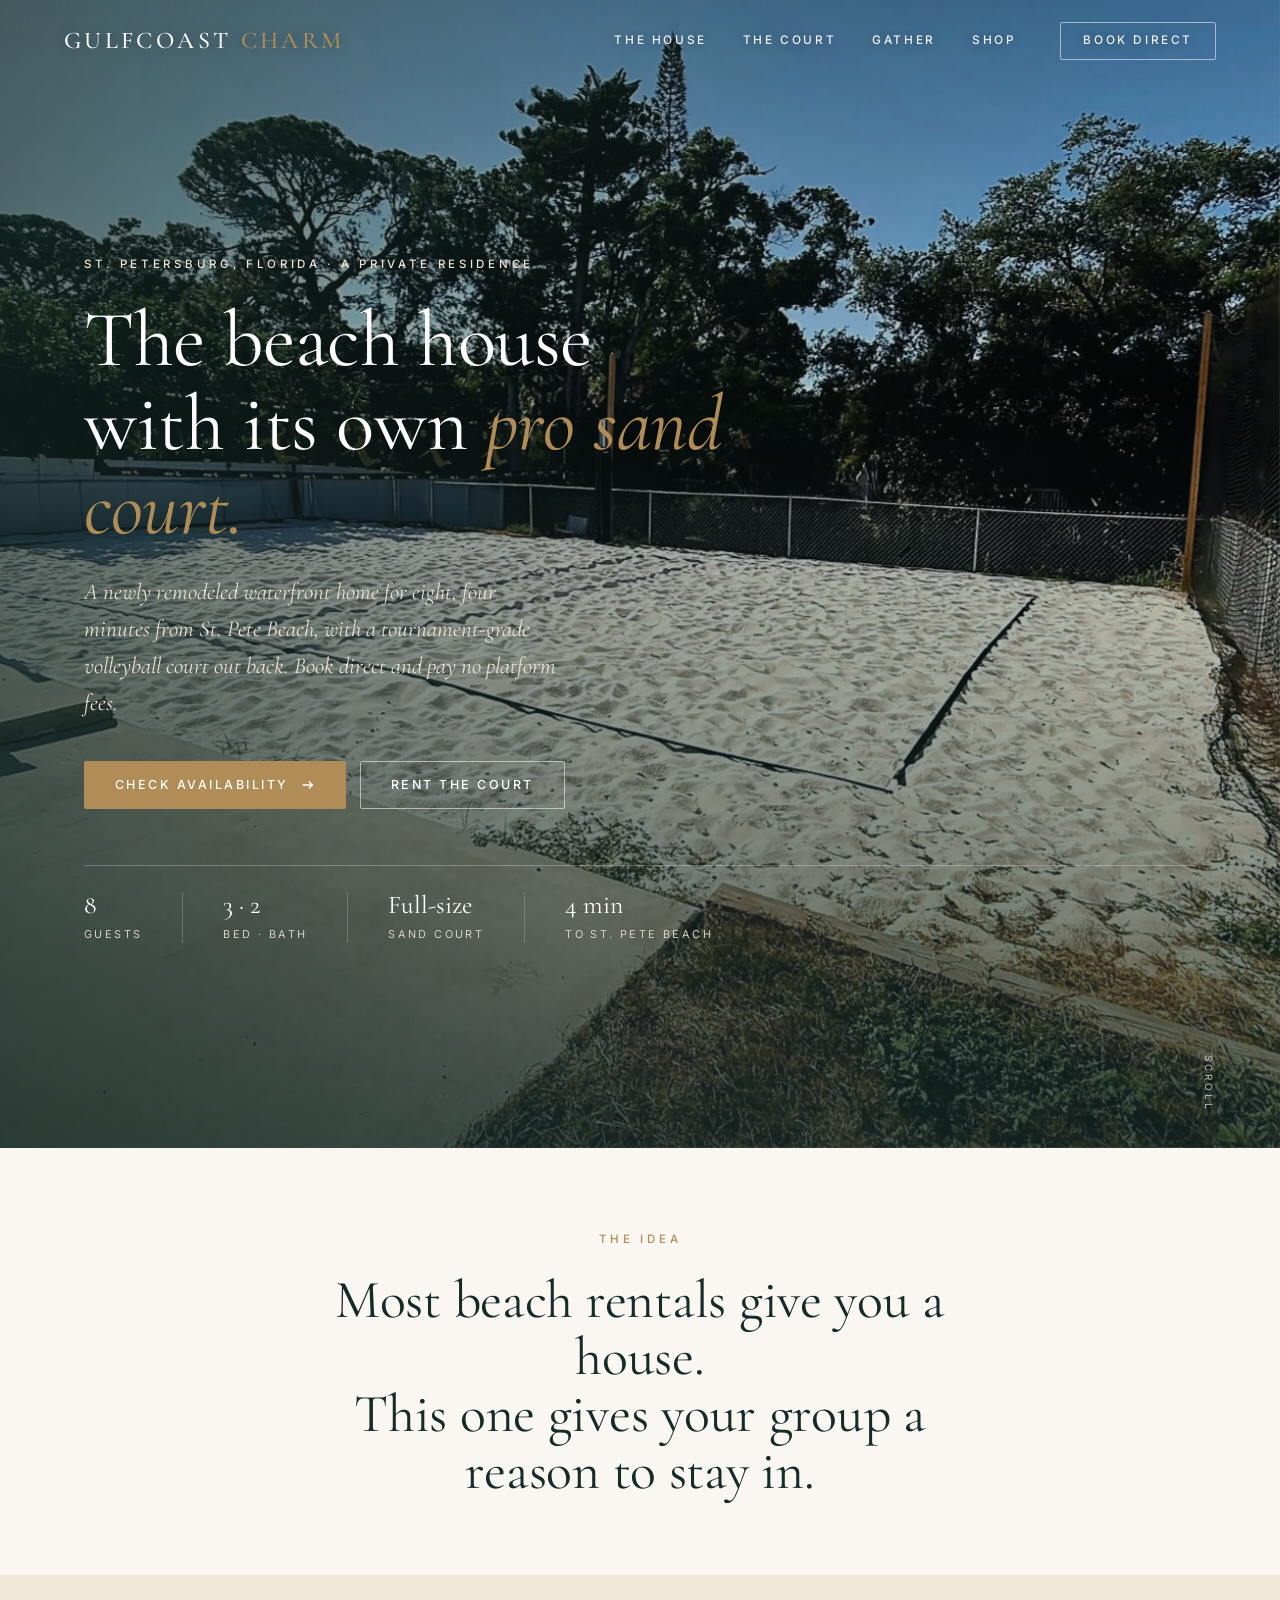
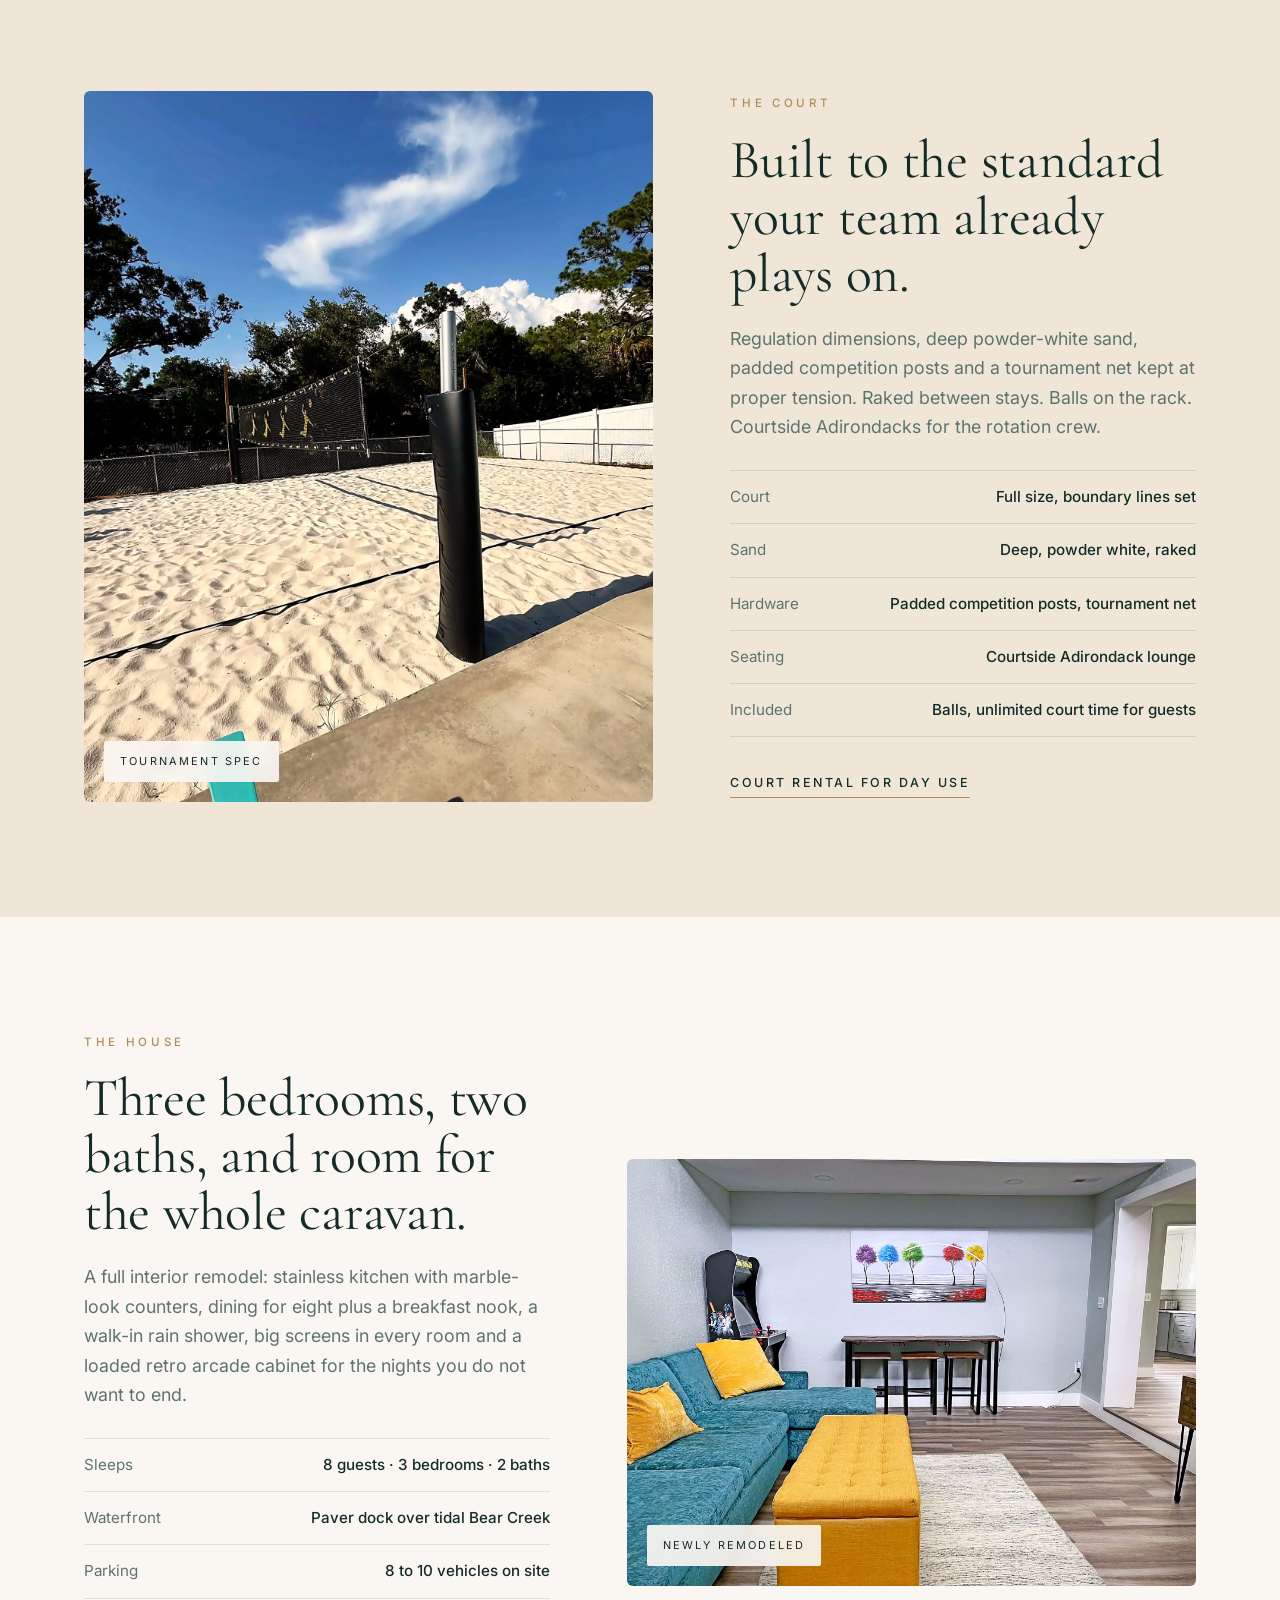
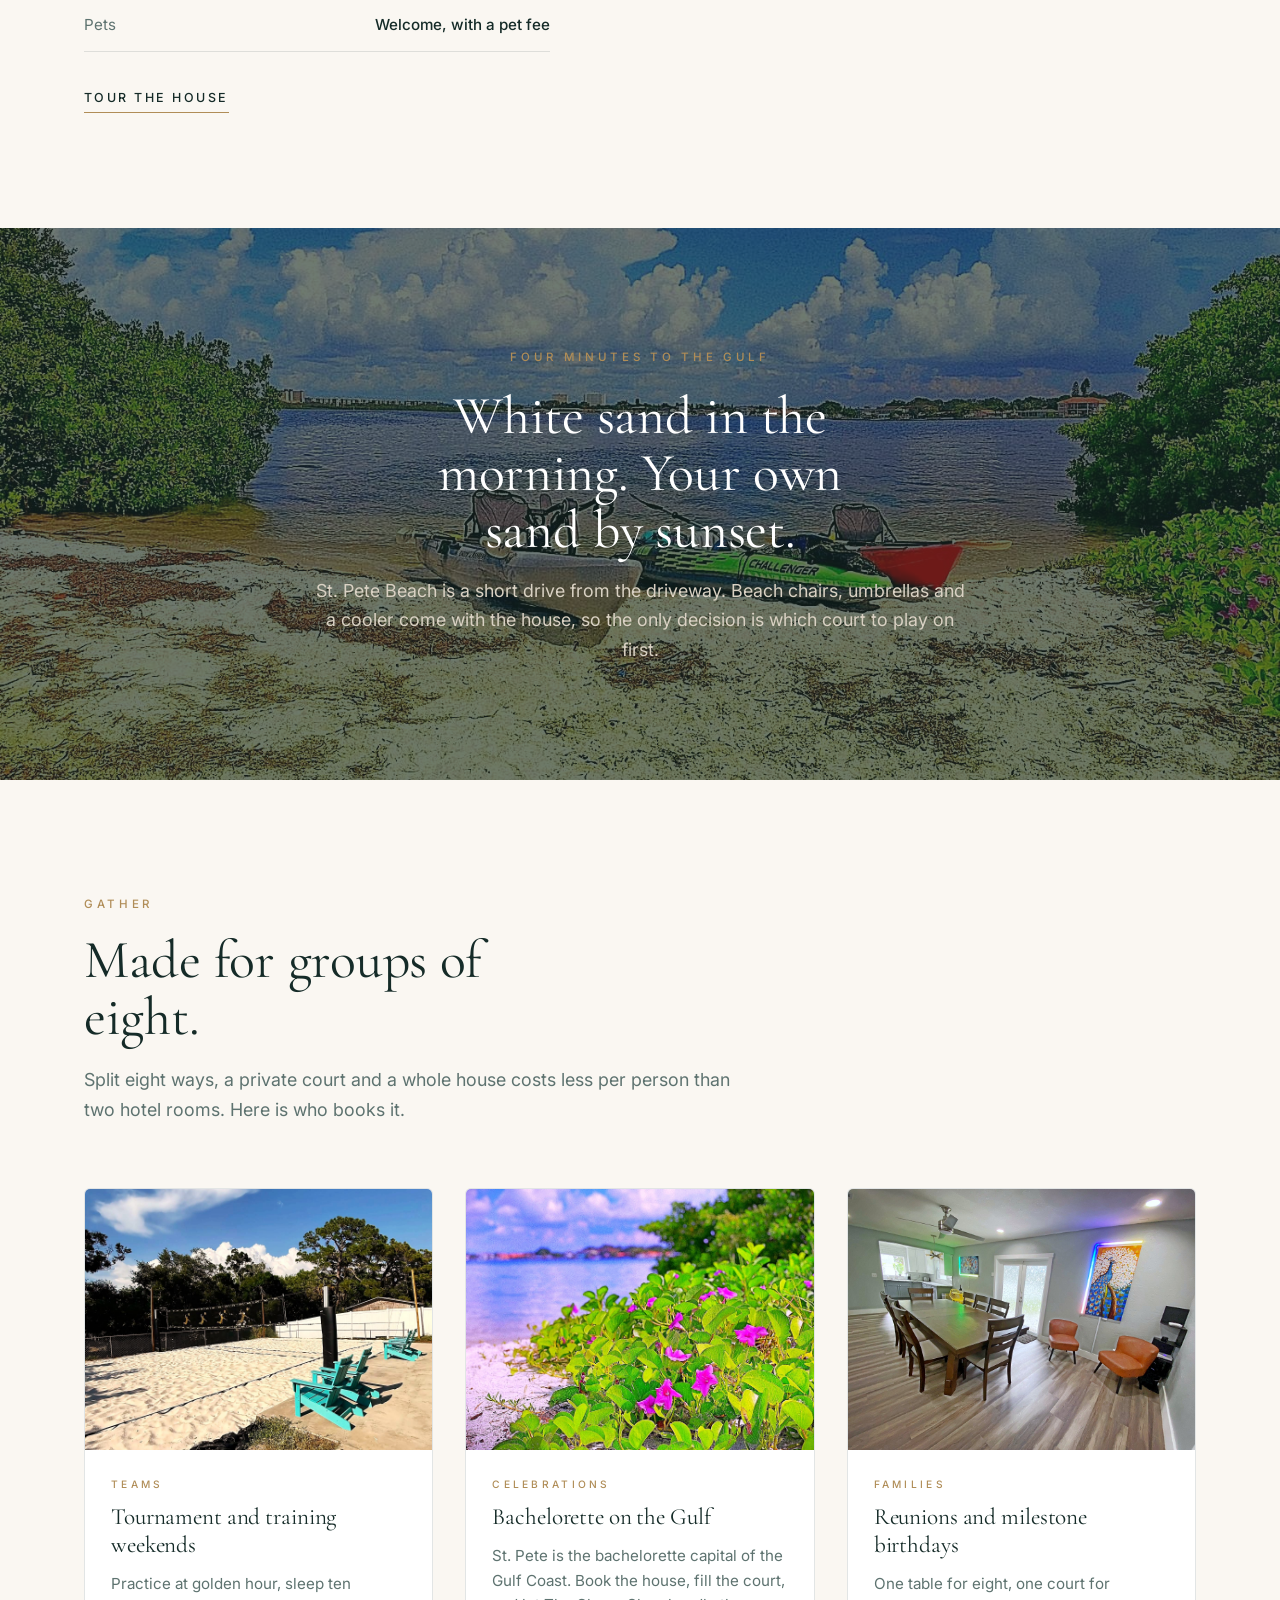
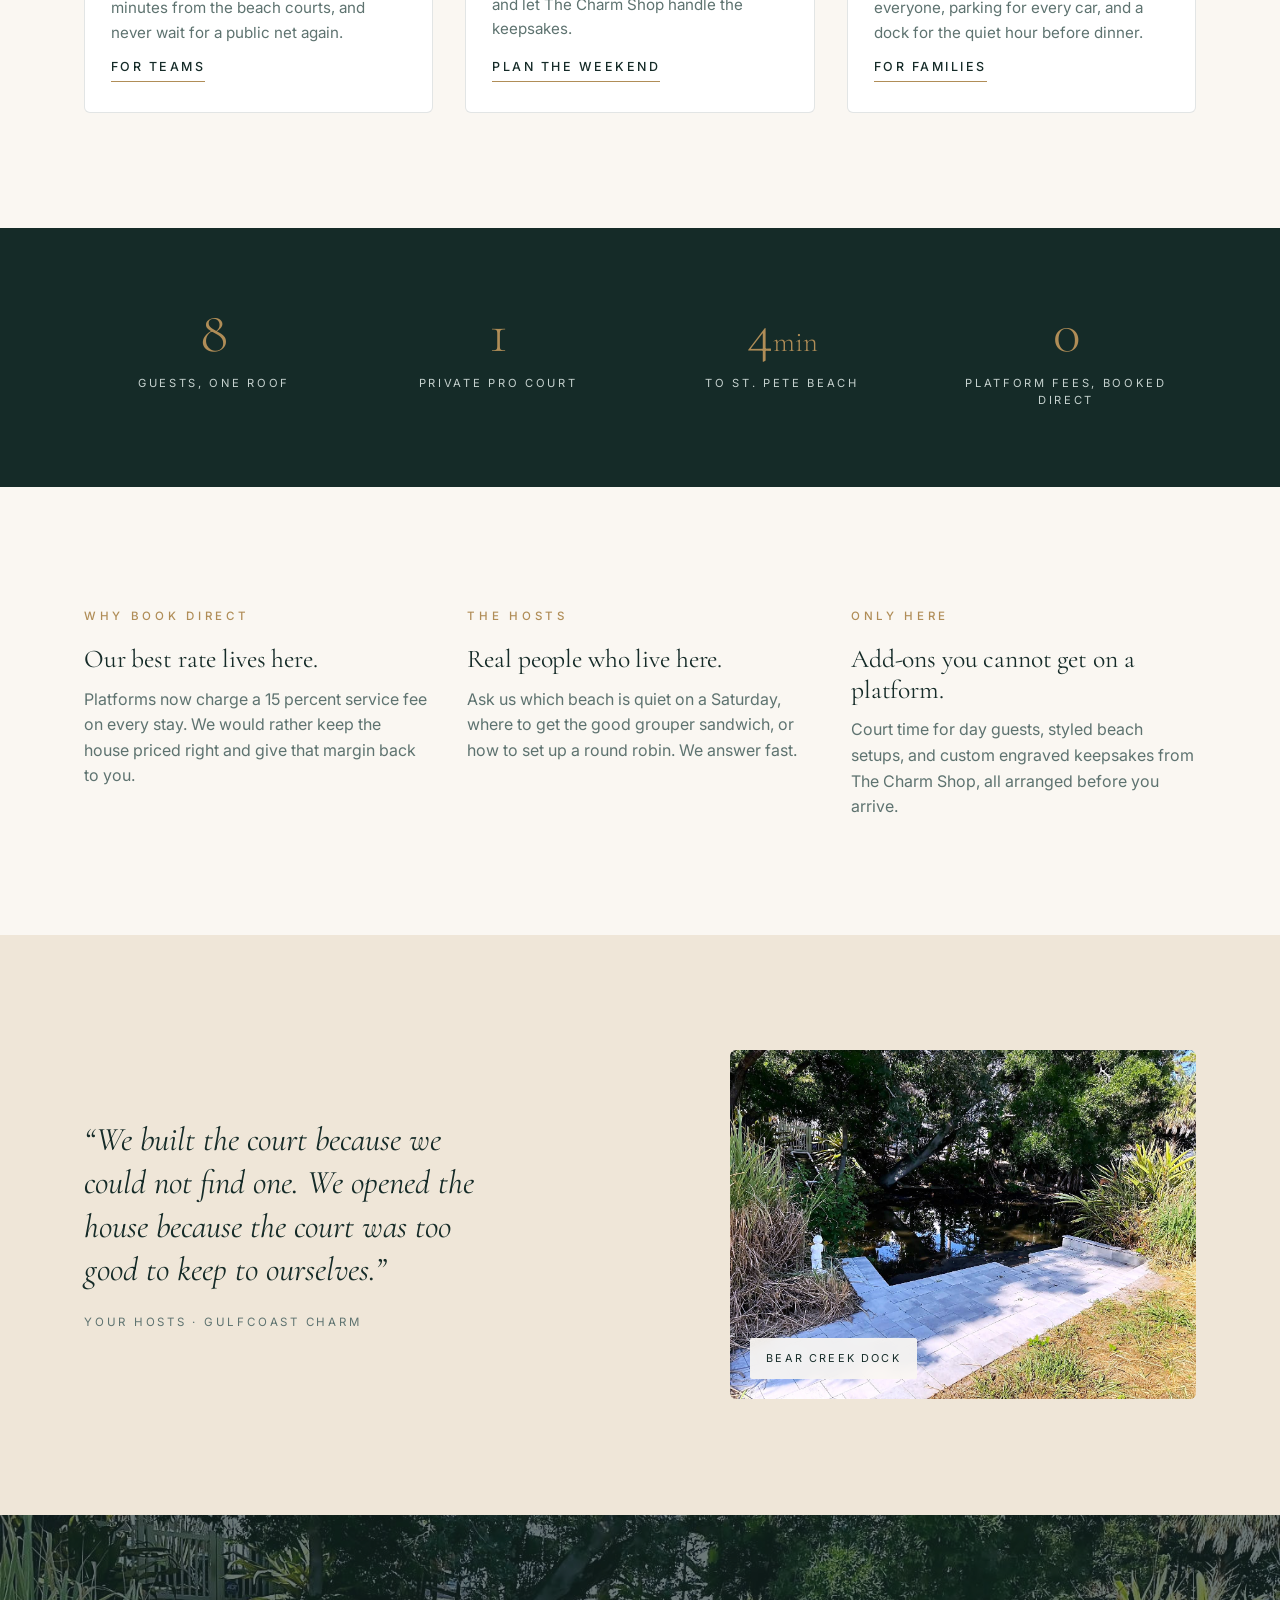
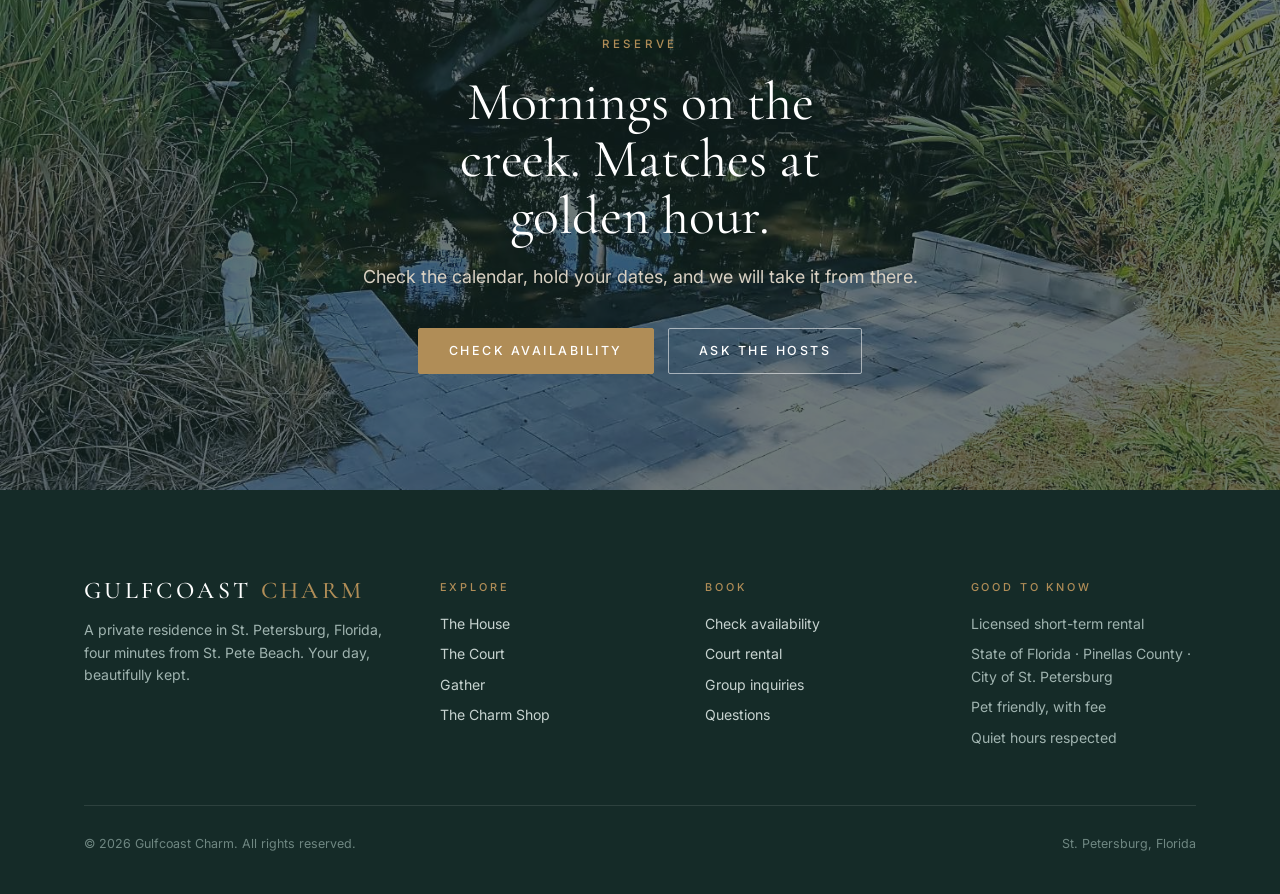
==== commit 22859efe: "Use the real photos everywhere, color-corrected for the web Removes the three AI atmosphere images. " ====
--- a/index.html
+++ b/index.html
@@ -135,7 +135,7 @@
 </section>
 
 <section class="cta-band">
-  <div class="media"><img src="images/mood-gulf.jpg" alt="" loading="lazy"></div>
+  <div class="media"><img src="images/bay-kayaks.jpg" alt="Kayaks pulled up on a white-sand bay beach near St. Pete Beach" loading="lazy"></div>
   <div class="wrap reveal">
     <span class="kicker">Four minutes to the Gulf</span>
     <h2 style="max-width:18ch;margin:18px auto 0">White sand in the morning. Your own sand by sunset.</h2>
@@ -231,7 +231,7 @@
 </section>
 
 <section class="cta-band">
-  <div class="media"><img src="images/mood-dock.jpg" alt="" loading="lazy"></div>
+  <div class="media"><img src="images/dock-creek.jpeg" alt="Paver dock over Bear Creek" loading="lazy"></div>
   <div class="wrap reveal">
     <span class="kicker">Reserve</span>
     <h2 style="max-width:18ch;margin:18px auto 0">Mornings on the creek. Matches at golden hour.</h2>
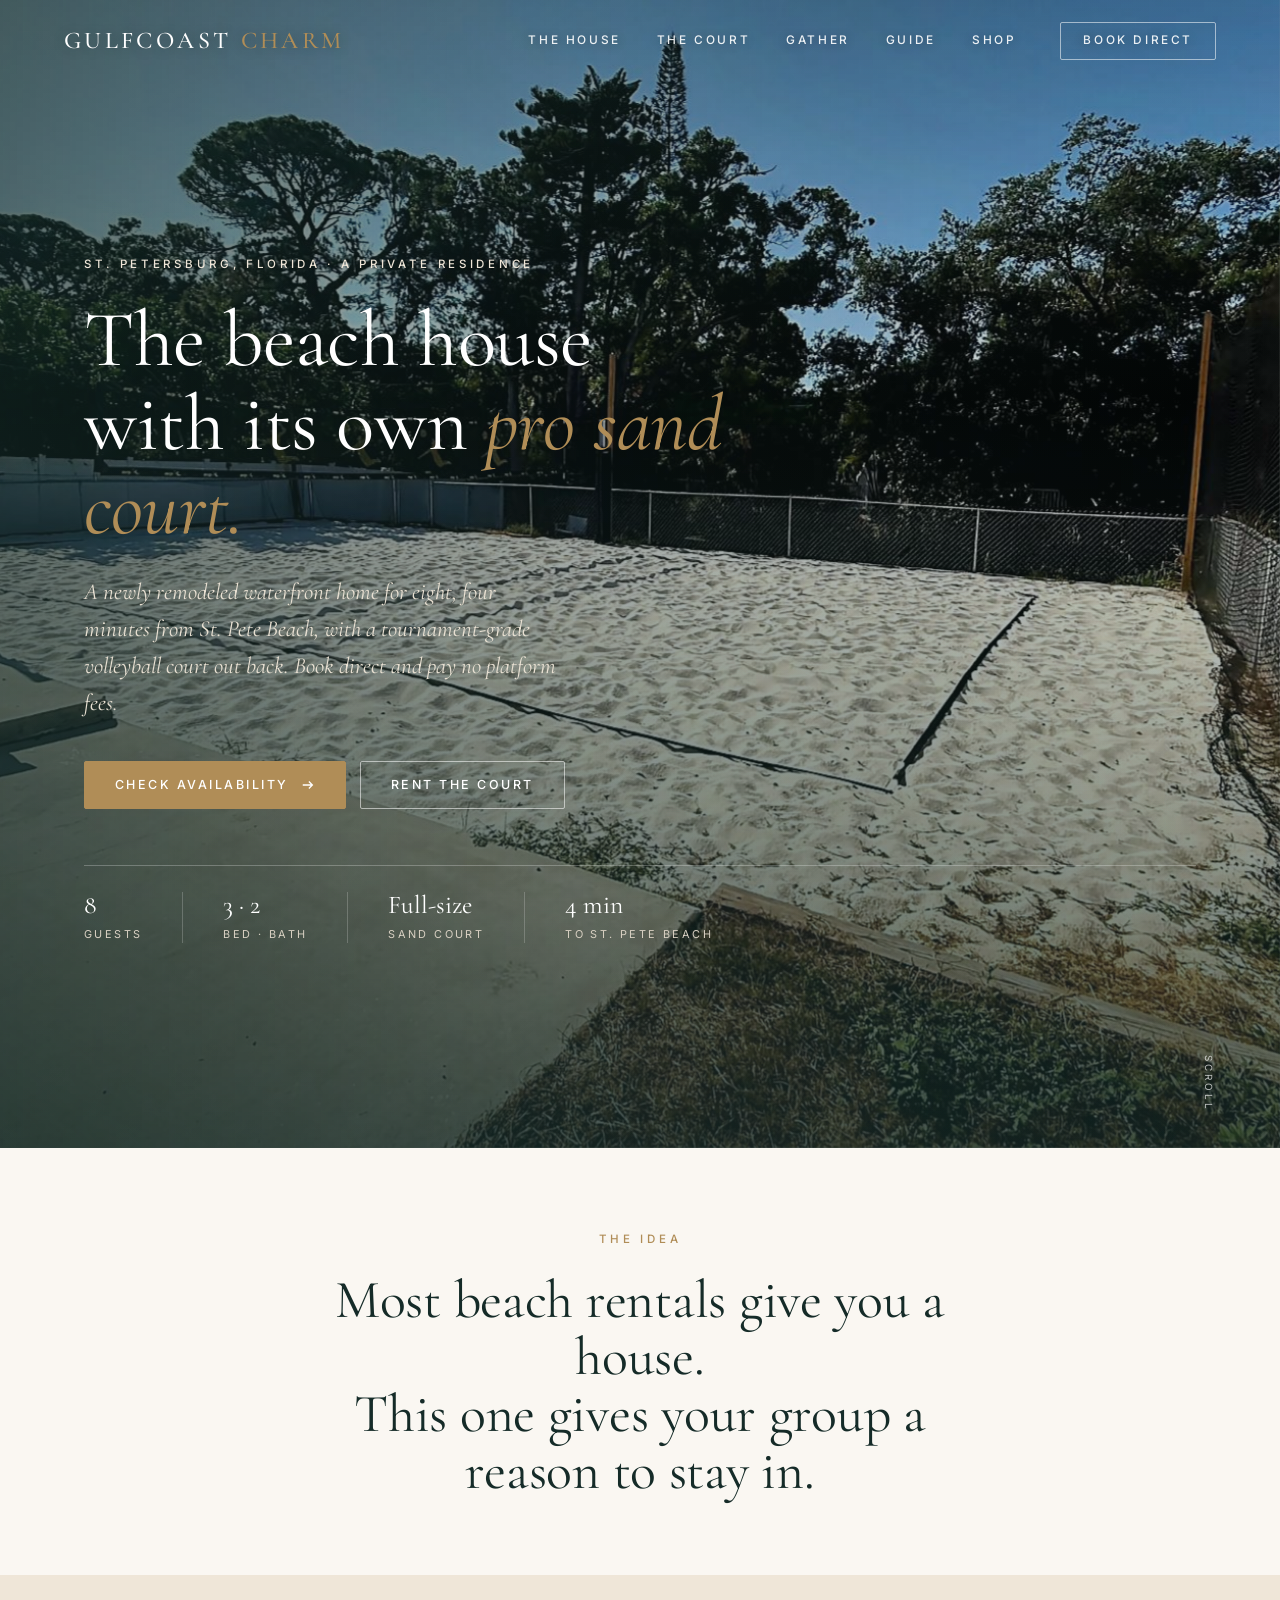
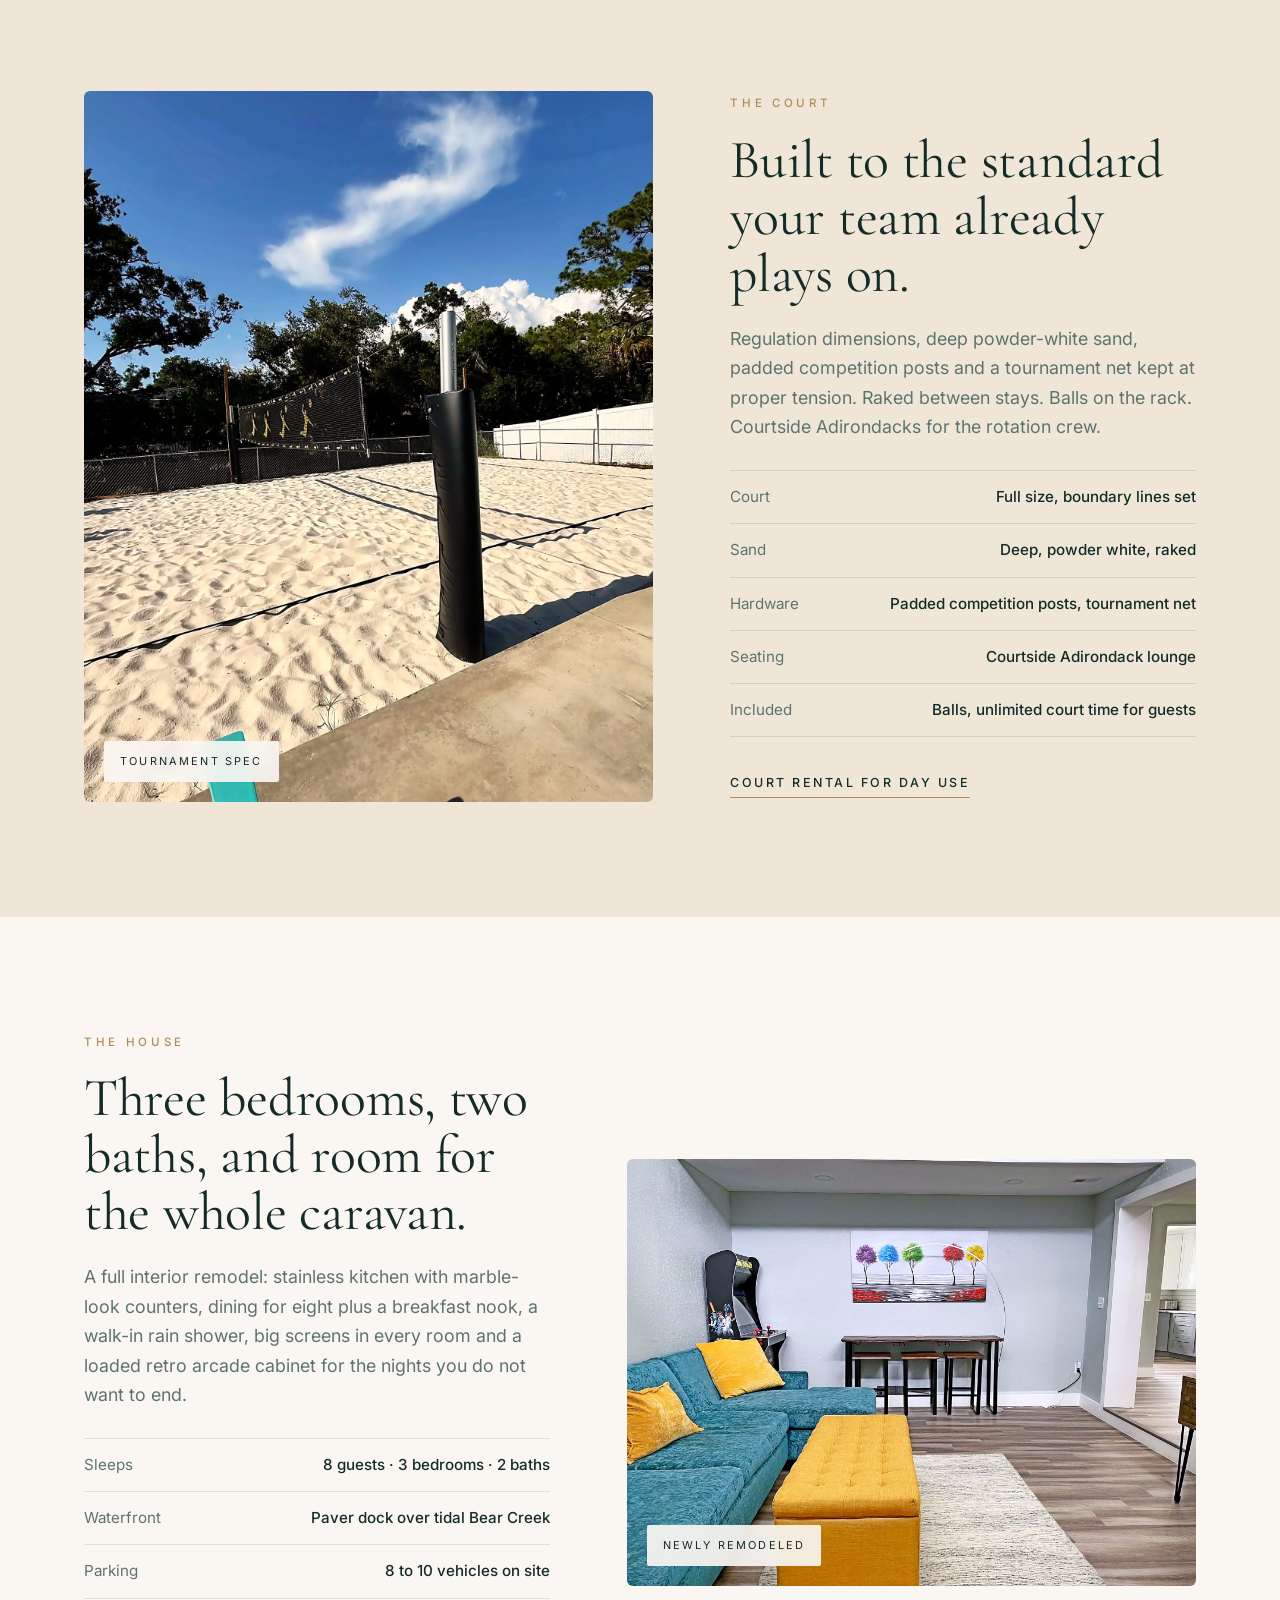
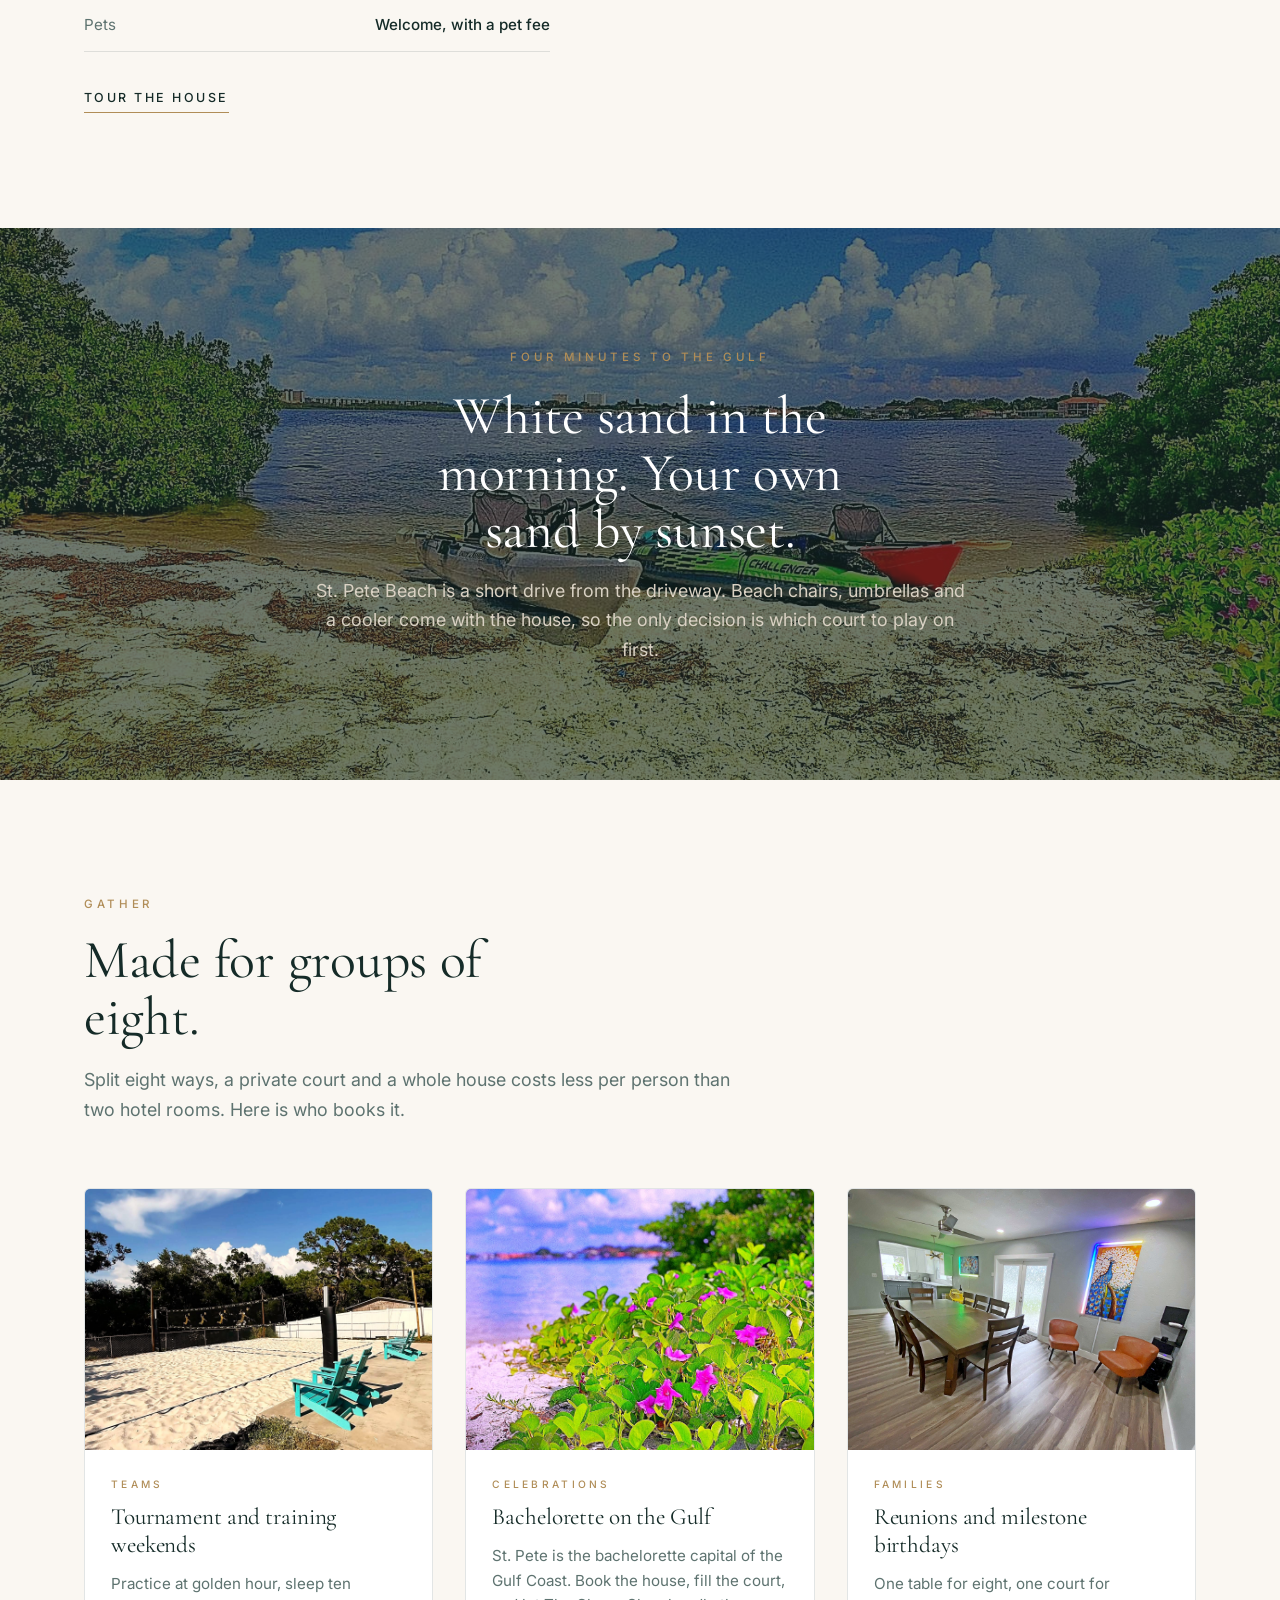
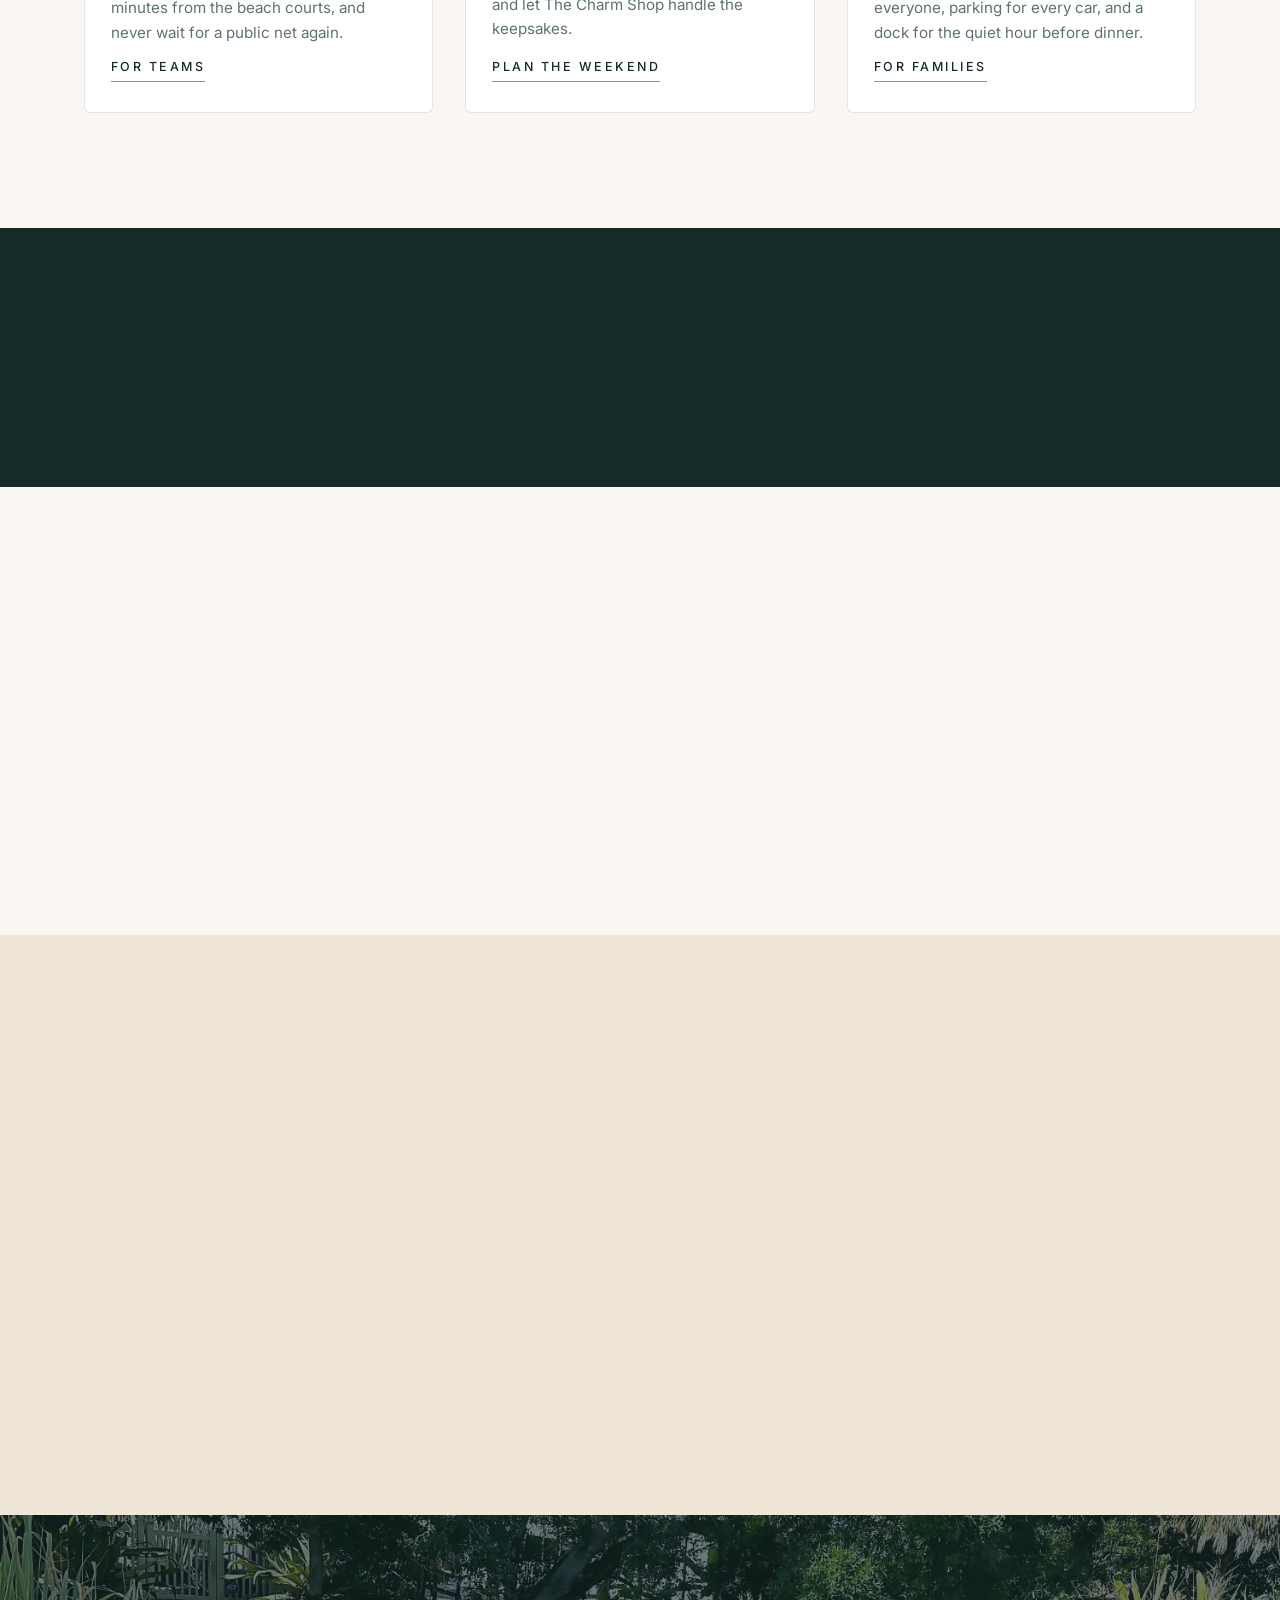
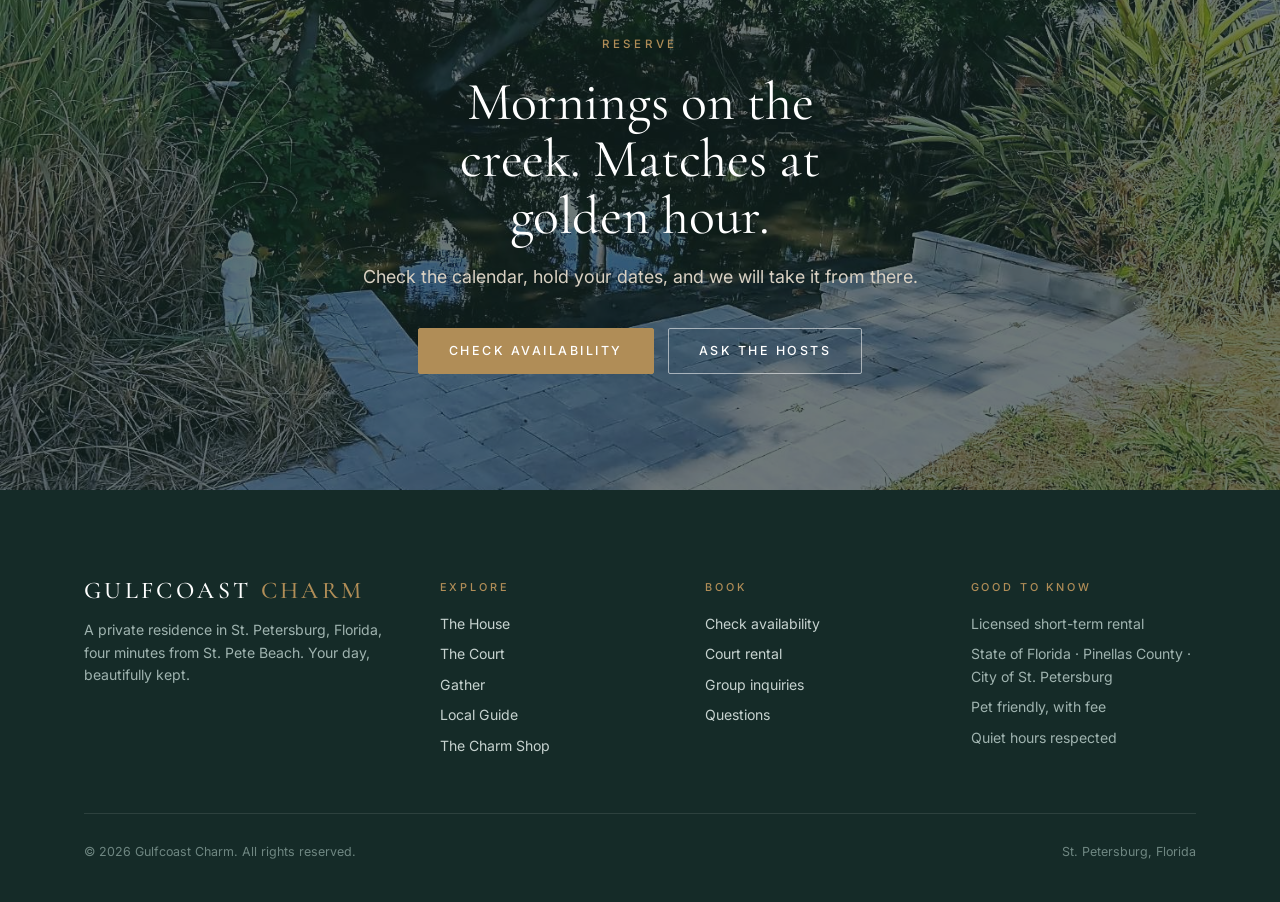
==== commit 7556698b: "Add the local guide page and a printable guest guidebook guide.html: beaches, restaurants by occasio" ====
--- a/index.html
+++ b/index.html
@@ -42,6 +42,7 @@
     <a href="stay.html">The House</a>
     <a href="play.html">The Court</a>
     <a href="celebrations.html">Gather</a>
+    <a href="guide.html">Guide</a>
     <a href="https://shop.gulfcoastcharm.com" data-shop>Shop</a>
     <a class="btn btn-brass" href="stay.html#book">Book Direct</a>
   </nav>
@@ -51,6 +52,7 @@
   <a href="stay.html">The House</a>
   <a href="play.html">The Court</a>
   <a href="celebrations.html">Gather</a>
+  <a href="guide.html">Guide</a>
   <a href="https://shop.gulfcoastcharm.com" data-shop>Shop</a>
   <a class="small" href="stay.html#book">Check availability →</a>
 </div>
@@ -256,6 +258,7 @@
           <li><a href="stay.html">The House</a></li>
           <li><a href="play.html">The Court</a></li>
           <li><a href="celebrations.html">Gather</a></li>
+          <li><a href="guide.html">Local Guide</a></li>
           <li><a href="https://shop.gulfcoastcharm.com" data-shop>The Charm Shop</a></li>
         </ul>
       </div>
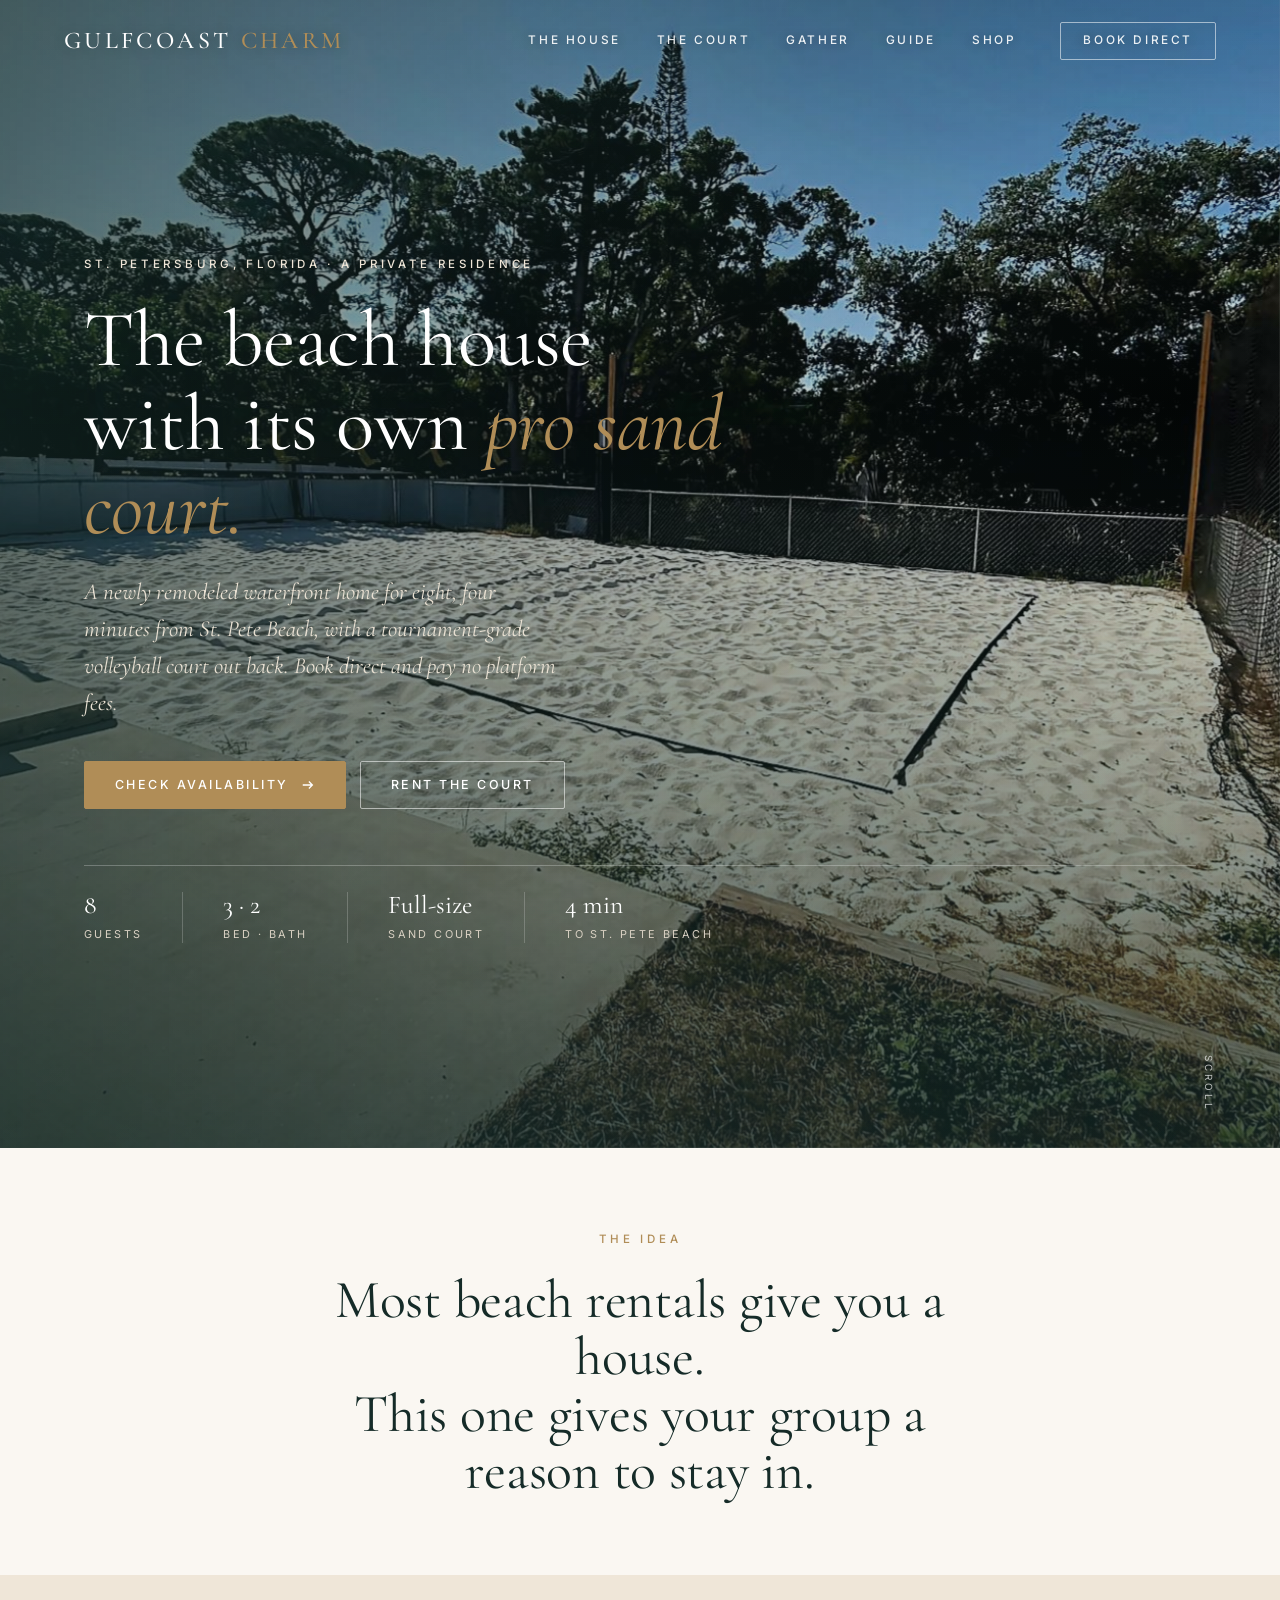
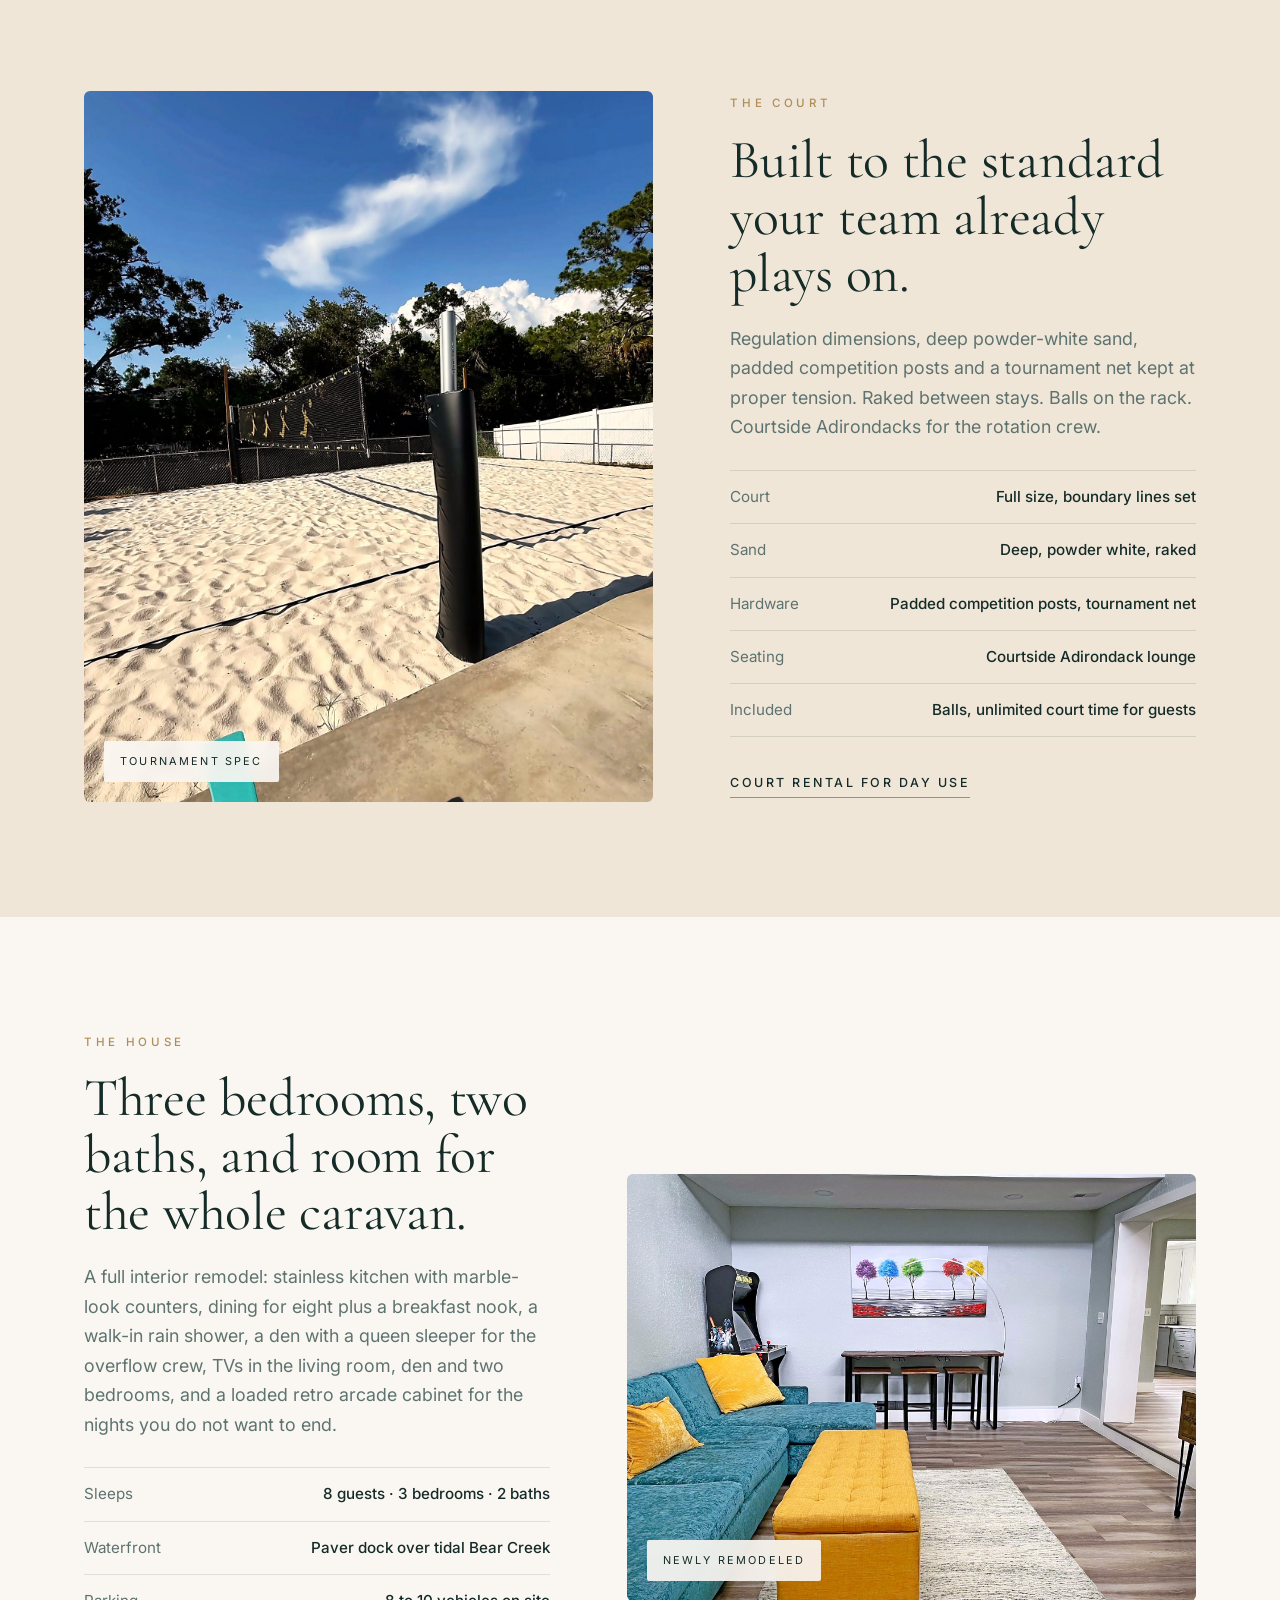
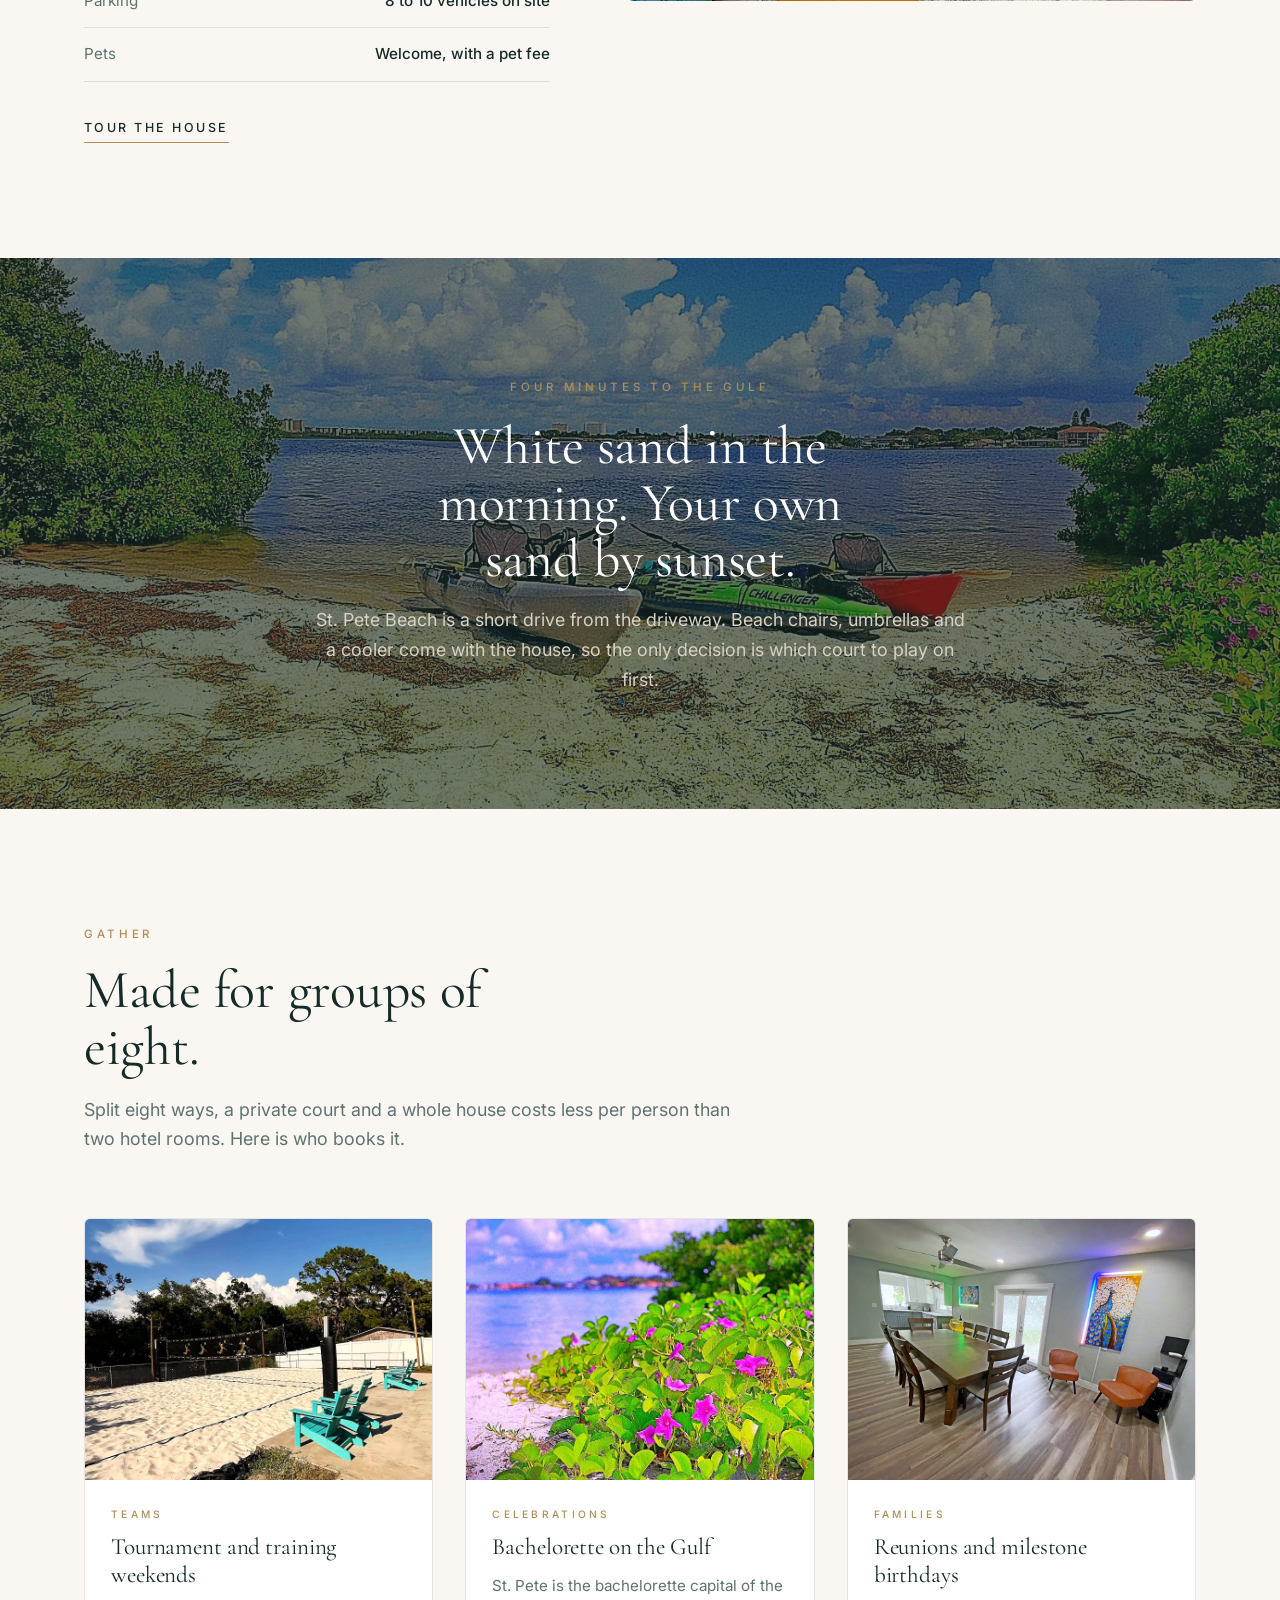
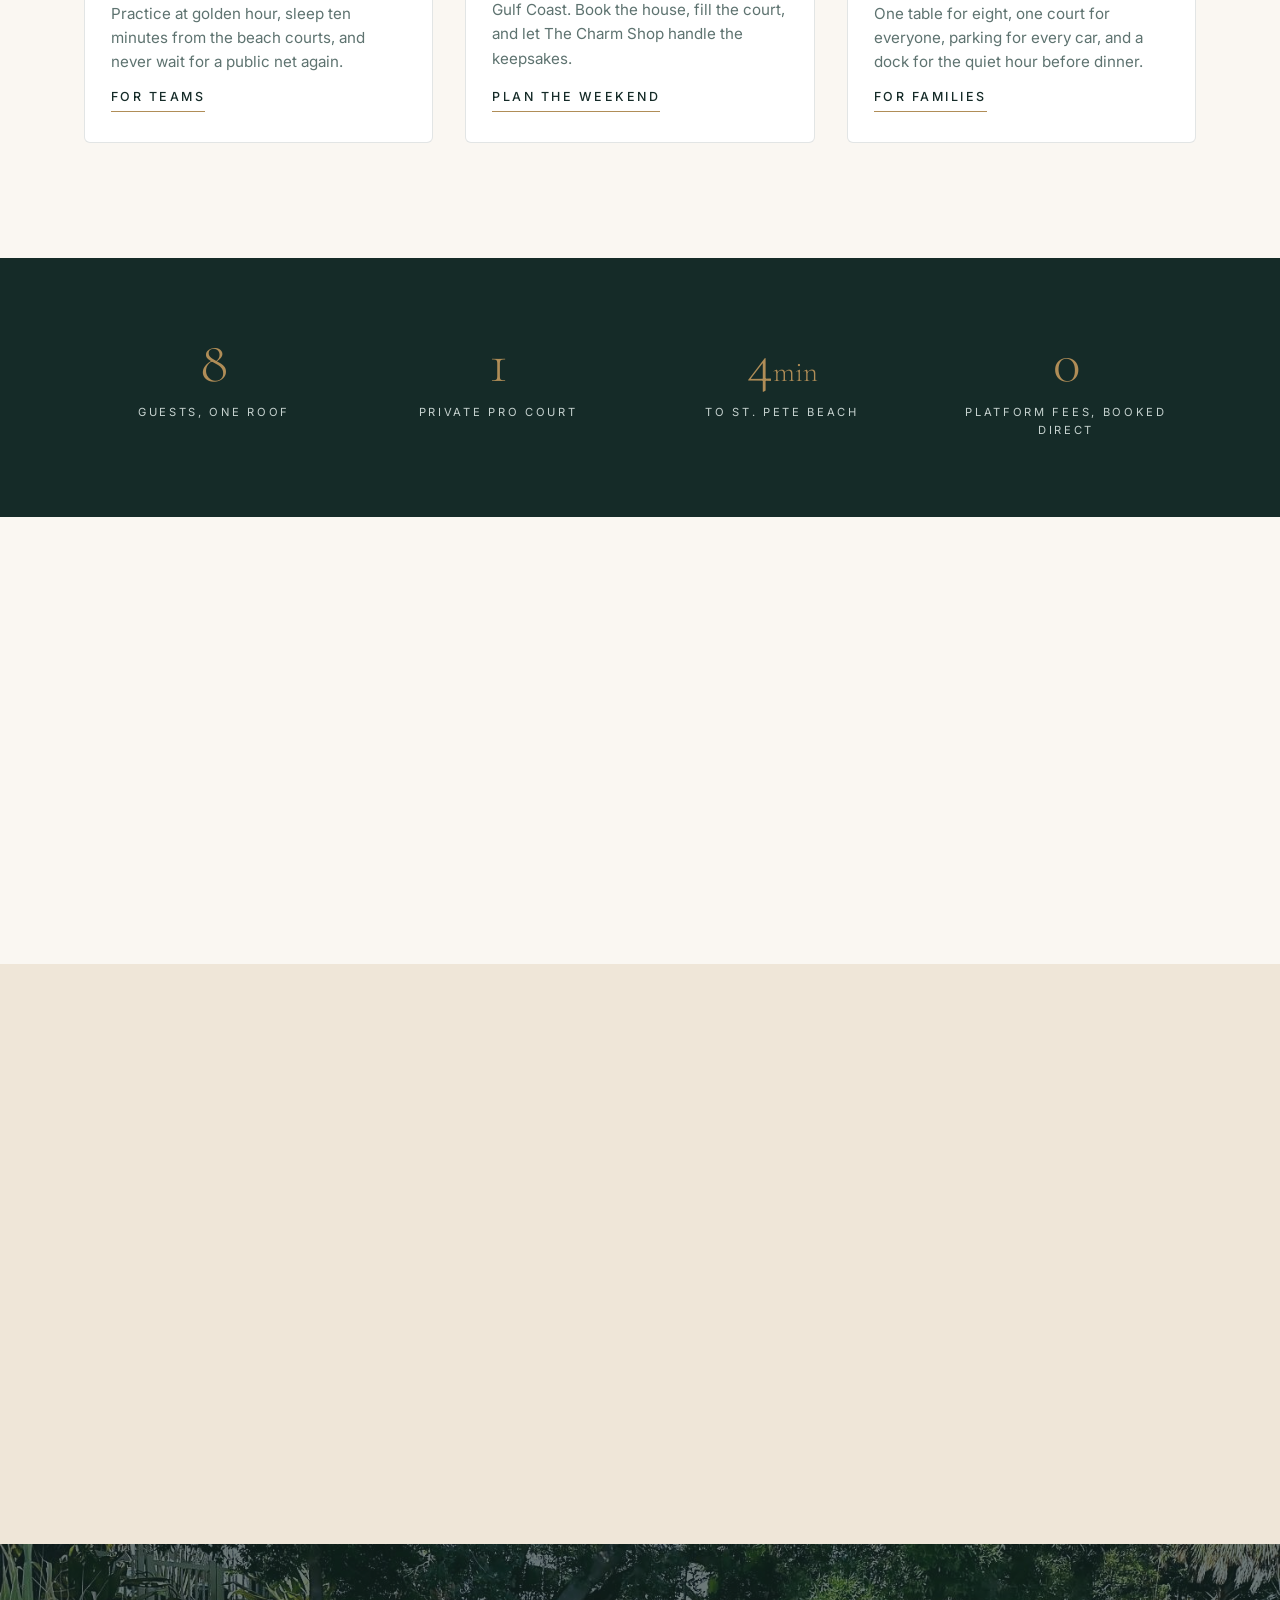
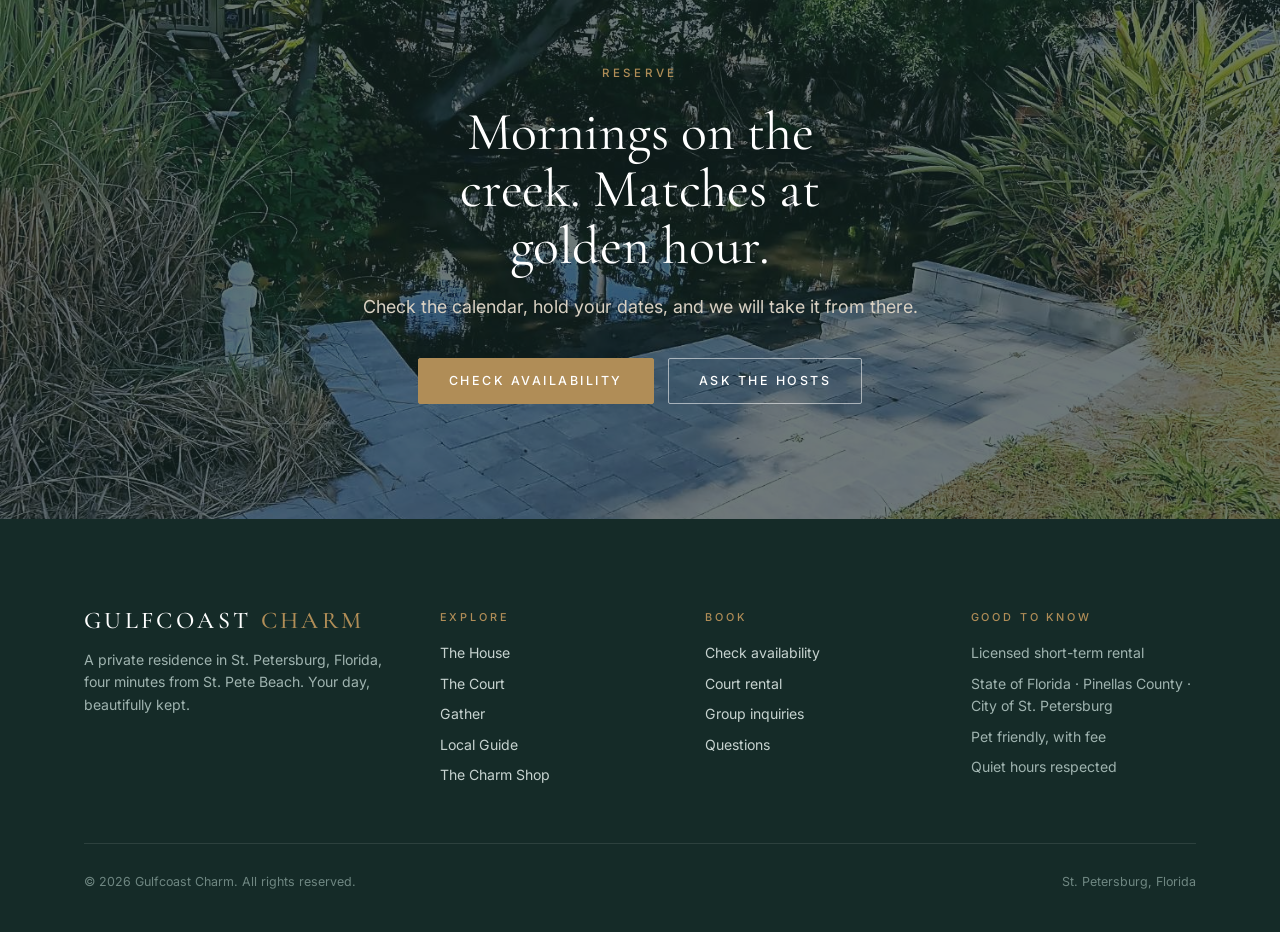
==== commit a548de6d: "Correct TV and sleeping arrangements: den with queen sleeper, TVs in living room, den and two bedroo" ====
--- a/index.html
+++ b/index.html
@@ -123,7 +123,7 @@
       <div class="copy reveal d1">
         <span class="kicker">The house</span>
         <h2>Three bedrooms, two baths, and room for the whole caravan.</h2>
-        <p class="lead">A full interior remodel: stainless kitchen with marble-look counters, dining for eight plus a breakfast nook, a walk-in rain shower, big screens in every room and a loaded retro arcade cabinet for the nights you do not want to end.</p>
+        <p class="lead">A full interior remodel: stainless kitchen with marble-look counters, dining for eight plus a breakfast nook, a walk-in rain shower, a den with a queen sleeper for the overflow crew, TVs in the living room, den and two bedrooms, and a loaded retro arcade cabinet for the nights you do not want to end.</p>
         <ul class="specs">
           <li><span>Sleeps</span><span>8 guests · 3 bedrooms · 2 baths</span></li>
           <li><span>Waterfront</span><span>Paver dock over tidal Bear Creek</span></li>
